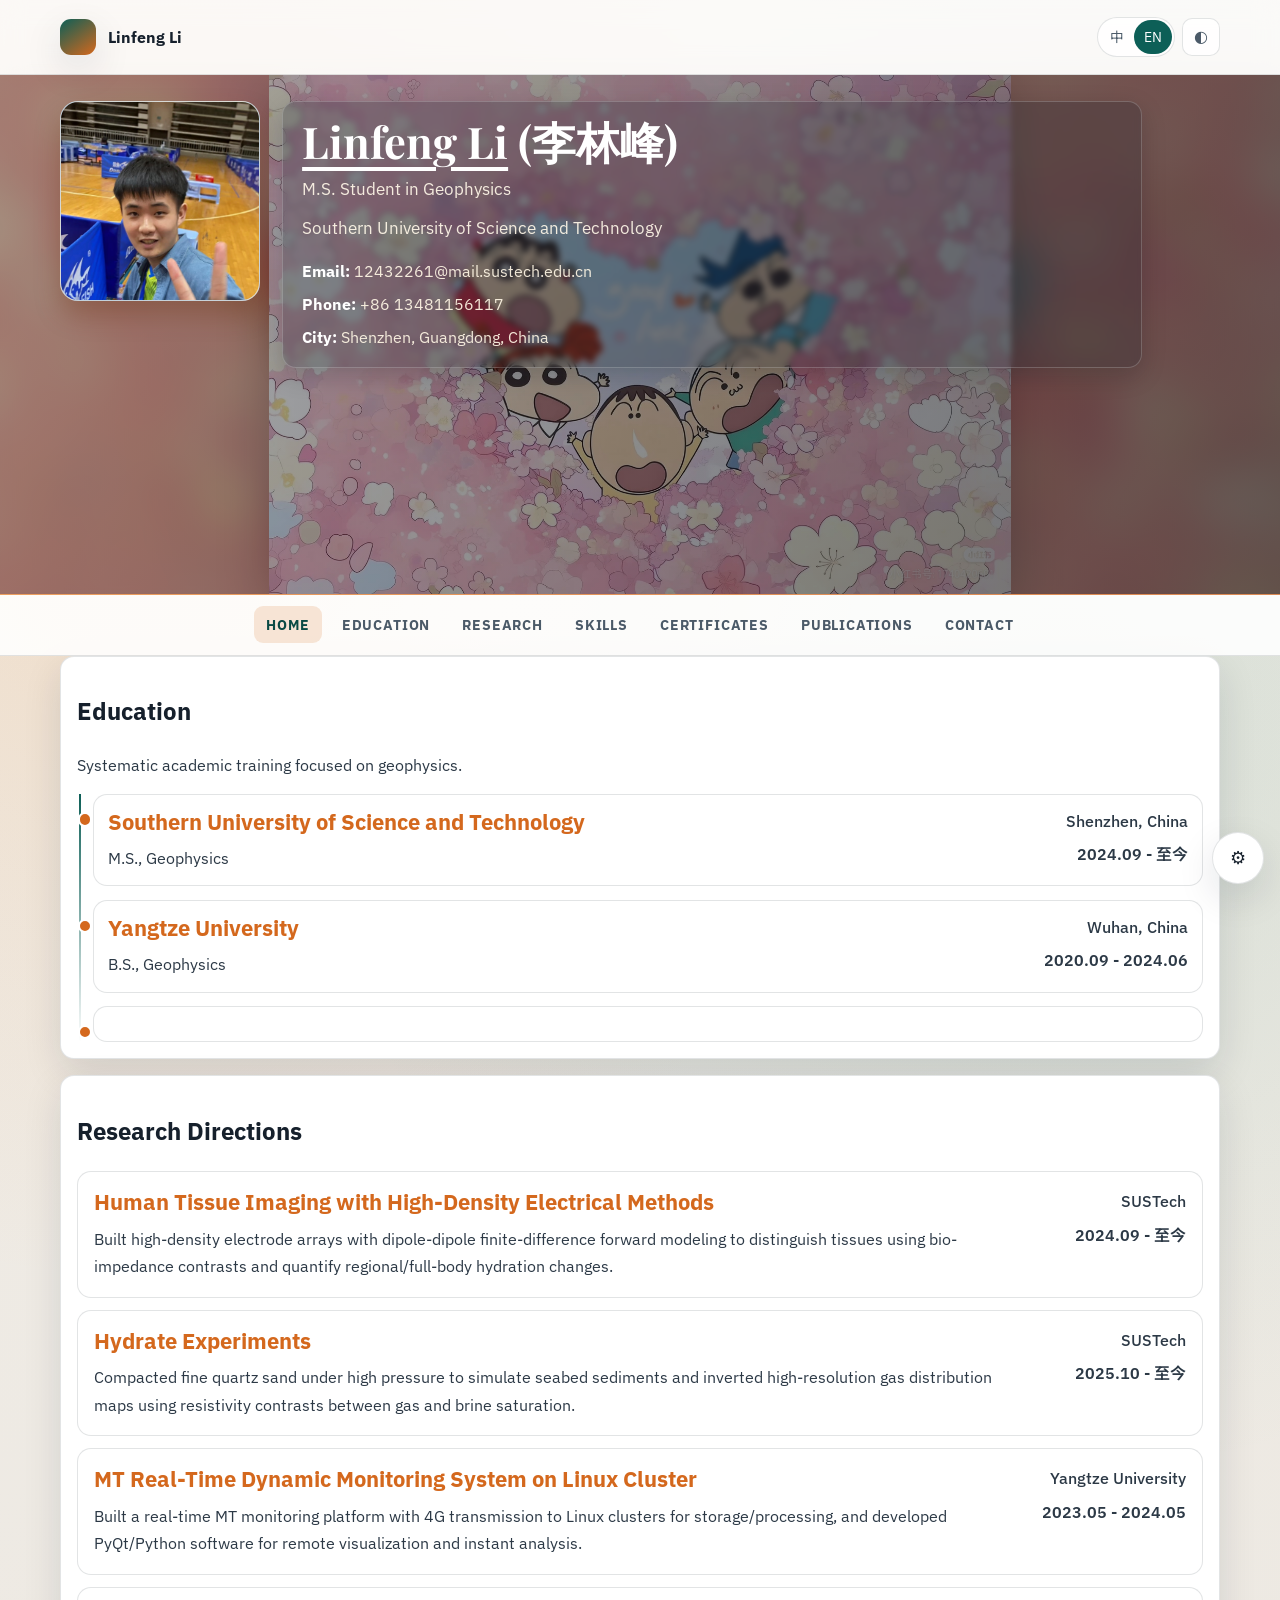
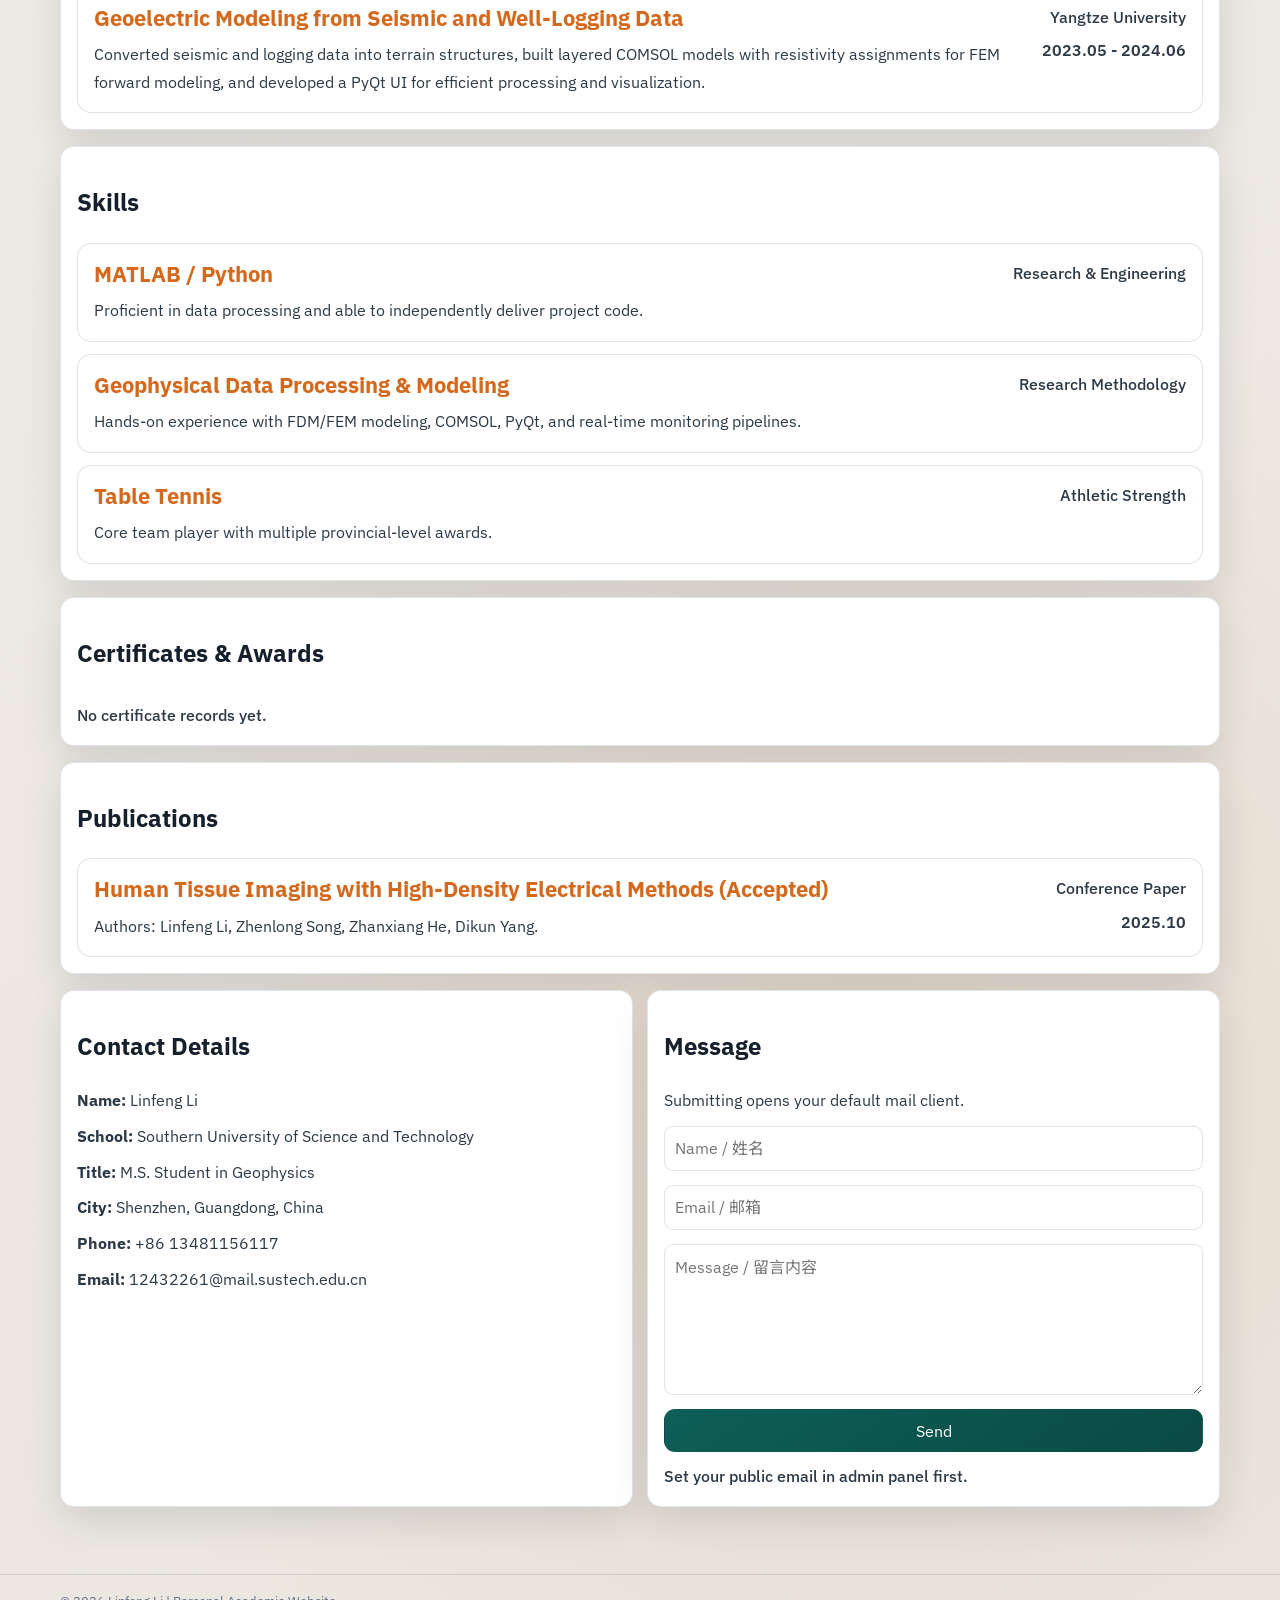
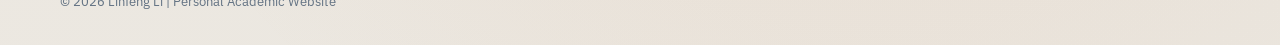
==== index.html @ d0da64f6 "Optimize hero bootstrap loading # Conflicts: #	assets/data/site-content.json" ====
﻿<!doctype html>
<html lang="zh">
<head>
  <meta charset="utf-8">
  <meta name="viewport" content="width=device-width, initial-scale=1">
  <title>Linfeng Li | Personal Academic Website</title>
  <meta name="description" content="Linfeng Li personal academic website: education, research directions, skills, certificates, and contact.">
  <meta property="og:title" content="Linfeng Li | Personal Academic Website">
  <meta property="og:description" content="A concise and detailed bilingual personal academic website.">
  <meta property="og:type" content="website">
  <meta property="og:image" content="assets/img/avatar-placeholder.svg">
  <link rel="preload" href="assets/data/site-critical.json" as="fetch">
  <link rel="stylesheet" href="assets/css/style.css">
</head>
<body data-lang="zh" data-theme="light">
  <header class="site-header">
    <div class="container header-inner">
      <a class="brand" href="#home" aria-label="Home">
        <span class="brand-mark" aria-hidden="true"></span>
        <span data-bind="name_en">Linfeng Li</span>
      </a>
      <div class="header-actions">
        <div class="lang-switch" role="group" aria-label="Language switch">
          <button type="button" data-lang-btn="zh">中</button>
          <button type="button" data-lang-btn="en">EN</button>
        </div>
        <button class="theme-toggle" type="button" data-theme-toggle aria-label="Switch theme">◐</button>
      </div>
    </div>
  </header>

  <main>
    <section id="home" class="profile-hero reveal" data-home-panel>
      <div class="hero-media-layer" aria-hidden="true">
        <img class="hero-bg-image" src="" alt="" data-home-bg-image fetchpriority="high" loading="eager" decoding="async" hidden>
        <video class="hero-bg-video" data-home-bg-video muted loop playsinline preload="metadata" hidden></video>
        <div class="hero-media-mask"></div>
      </div>
      <div class="container profile-hero-inner">
        <aside class="hero-avatar-block">
          <div class="avatar-frame hero-avatar-frame">
            <img src="assets/img/avatar-placeholder.svg" alt="Profile avatar" data-avatar-image loading="eager" decoding="async">
          </div>
        </aside>

        <div class="hero-copy">
          <h1 class="hero-title">
            <span class="lang zh"><span class="hero-latin" data-bind="name_en">Linfeng Li</span>（<span data-bind="name_zh">李林峰</span>）</span>
            <span class="lang en"><span class="hero-latin" data-bind="name_en">Linfeng Li</span> (<span data-bind="name_zh">李林峰</span>)</span>
          </h1>
          <p class="hero-subtitle">
            <span class="lang zh" data-bind="title_zh">地球物理学硕士研究生</span>
            <span class="lang en" data-bind="title_en">M.S. Student in Geophysics</span>
          </p>
          <p class="hero-subtitle">
            <span class="lang zh" data-bind="school_zh">南方科技大学</span>
            <span class="lang en" data-bind="school_en">Southern University of Science and Technology</span>
          </p>
          <div class="hero-contact-list">
            <p>
              <strong>Email:</strong>
              <span data-bind="contact_email">12432261@mail.sustech.edu.cn</span>
            </p>
            <p>
              <strong><span class="lang zh">电话：</span><span class="lang en">Phone:</span></strong>
              <span data-bind="phone">+86 13481156117</span>
            </p>
            <p>
              <strong><span class="lang zh">城市：</span><span class="lang en">City:</span></strong>
              <span class="lang zh" data-bind="city_zh">中国广东省深圳市</span>
              <span class="lang en" data-bind="city_en">Shenzhen, Guangdong, China</span>
            </p>
          </div>
        </div>
      </div>
    </section>

    <script>
      (function () {
        const STORAGE_KEY = 'll_site_content';
        const CRITICAL_URL = 'assets/data/site-critical.json';
        const HERO_TYPES = ['gradient', 'image', 'video'];

        function normalizeType(value, content) {
          const next = String(value || '').trim().toLowerCase();
          if (HERO_TYPES.includes(next)) {
            return next;
          }
          if (content && String(content.home_bg_video_url || '').trim()) {
            return 'video';
          }
          if (content && String(content.home_bg_image_url || '').trim()) {
            return 'image';
          }
          return 'gradient';
        }

        function normalizePercent(value, fallback) {
          const parsed = Number.parseFloat(String(value || '').trim());
          if (!Number.isFinite(parsed)) {
            return fallback;
          }
          return Math.max(0, Math.min(100, Math.round(parsed)));
        }

        function resolveUrl(rawValue, version) {
          const text = String(rawValue || '').trim();
          if (!text) {
            return '';
          }
          try {
            const parsed = new URL(text, window.location.href);
            if (parsed.protocol !== 'http:' && parsed.protocol !== 'https:') {
              return '';
            }
            if (version) {
              parsed.searchParams.set('v', version);
            }
            return parsed.href;
          } catch (error) {
            return '';
          }
        }

        function applyCriticalContent(content) {
          if (!content || typeof content !== 'object') {
            return;
          }

          const panel = document.querySelector('[data-home-panel]');
          const image = document.querySelector('[data-home-bg-image]');
          const video = document.querySelector('[data-home-bg-video]');
          const avatar = document.querySelector('[data-avatar-image]');
          if (!panel) {
            return;
          }

          const heroType = normalizeType(content.home_bg_type, content);
          const version = String(content.home_bg_media_version || '').trim();
          const focusX = normalizePercent(content.home_bg_focus_x, 50);
          const focusY = normalizePercent(content.home_bg_focus_y, 50);
          const objectPosition = focusX + '% ' + focusY + '%';
          const imageUrl = resolveUrl(content.home_bg_image_url, version);
          const videoUrl = resolveUrl(content.home_bg_video_url, version);
          const avatarUrl = resolveUrl(content.avatar_image_url, '');
          const background = String(content.home_bg || '').trim();

          panel.dataset.homeBgType = heroType;
          panel.dataset.homeFocusX = String(focusX);
          panel.dataset.homeFocusY = String(focusY);
          if (background) {
            panel.style.background = background;
          }

          if (image) {
            image.style.objectPosition = objectPosition;
            if (heroType === 'image' && imageUrl) {
              if (image.dataset.src !== imageUrl) {
                image.src = imageUrl;
                image.dataset.src = imageUrl;
              }
              image.hidden = false;
            } else {
              image.hidden = true;
            }
          }

          if (video) {
            video.style.objectPosition = objectPosition;
            if (heroType === 'video' && videoUrl) {
              if (video.dataset.src !== videoUrl) {
                video.src = videoUrl;
                video.dataset.src = videoUrl;
                video.load();
              }
              video.hidden = false;
            } else {
              video.hidden = true;
            }
          }

          if (avatar && avatarUrl) {
            avatar.src = avatarUrl;
          }
        }

        try {
          const cached = window.localStorage.getItem(STORAGE_KEY);
          if (cached) {
            applyCriticalContent(JSON.parse(cached));
          }
        } catch (error) {}

        window
          .fetch(CRITICAL_URL, { cache: 'default' })
          .then(function (response) {
            if (!response.ok) {
              throw new Error('critical content unavailable');
            }
            return response.json();
          })
          .then(applyCriticalContent)
          .catch(function () {});
      })();
    </script>

    <section class="section-nav-shell reveal" aria-label="Section navigation">
      <div class="container">
        <nav class="section-nav-inner">
          <a class="nav-link" href="#home"><span class="lang zh">主页</span><span class="lang en">Home</span></a>
          <a class="nav-link" href="#education"><span class="lang zh">教育经历</span><span class="lang en">Education</span></a>
          <a class="nav-link" href="#research"><span class="lang zh">研究方向</span><span class="lang en">Research</span></a>
          <a class="nav-link" href="#skills"><span class="lang zh">技能</span><span class="lang en">Skills</span></a>
          <a class="nav-link" href="#certificates"><span class="lang zh">证书</span><span class="lang en">Certificates</span></a>
          <a class="nav-link" href="#publications"><span class="lang zh">出版论文</span><span class="lang en">Publications</span></a>
          <a class="nav-link" href="#contact"><span class="lang zh">联系</span><span class="lang en">Contact</span></a>
        </nav>
      </div>
    </section>

    <div class="container section-stack">
      <section id="education" class="panel card reveal">
        <h2><span class="lang zh">教育经历</span><span class="lang en">Education</span></h2>
        <p class="page-lead"><span class="lang zh" data-bind="edu_intro_zh">围绕地球物理方向的系统学习路径。</span><span class="lang en" data-bind="edu_intro_en">Systematic academic training focused on geophysics.</span></p>
        <ol class="timeline" style="margin-top:0.9rem;">
          <li data-entry-prefix="edu1">
            <div class="entry-main">
              <h3><span class="lang zh" data-bind="edu1_zh">南方科技大学</span><span class="lang en" data-bind="edu1_en">Southern University of Science and Technology</span></h3>
              <p><span class="lang zh" data-bind="edu1_desc_zh">理学硕士，地球物理</span><span class="lang en" data-bind="edu1_desc_en">M.S., Geophysics</span></p>
            </div>
            <div class="entry-side">
              <p><span class="lang zh" data-bind="edu1_location_zh">中国深圳</span><span class="lang en" data-bind="edu1_location_en">Shenzhen, China</span></p>
              <p class="entry-date" data-bind="edu1_date">2024.09 - 至今</p>
            </div>
          </li>
          <li data-entry-prefix="edu2">
            <div class="entry-main">
              <h3><span class="lang zh" data-bind="edu2_zh">长江大学</span><span class="lang en" data-bind="edu2_en">Yangtze University</span></h3>
              <p><span class="lang zh" data-bind="edu2_desc_zh">理学学士，地球物理</span><span class="lang en" data-bind="edu2_desc_en">B.S., Geophysics</span></p>
            </div>
            <div class="entry-side">
              <p><span class="lang zh" data-bind="edu2_location_zh">中国武汉</span><span class="lang en" data-bind="edu2_location_en">Wuhan, China</span></p>
              <p class="entry-date" data-bind="edu2_date">2020.09 - 2024.06</p>
            </div>
          </li>
          <li data-entry-prefix="edu3">
            <div class="entry-main">
              <h3><span class="lang zh" data-bind="edu3_zh"></span><span class="lang en" data-bind="edu3_en"></span></h3>
              <p><span class="lang zh" data-bind="edu3_desc_zh"></span><span class="lang en" data-bind="edu3_desc_en"></span></p>
            </div>
            <div class="entry-side">
              <p><span class="lang zh" data-bind="edu3_location_zh"></span><span class="lang en" data-bind="edu3_location_en"></span></p>
              <p class="entry-date" data-bind="edu3_date"></p>
            </div>
          </li>
        </ol>
      </section>

      <section id="research" class="panel card reveal">
        <h2><span class="lang zh">研究方向</span><span class="lang en">Research Directions</span></h2>
        <div class="research-list" style="margin-top:0.75rem;">
          <article class="card research-row" data-entry-prefix="res1">
            <div class="entry-main">
              <h3><span class="lang zh" data-bind="res1_zh">基于高密度电法的人体组织成像</span><span class="lang en" data-bind="res1_en">Human Tissue Imaging with High-Density Electrical Methods</span></h3>
              <p><span class="lang zh" data-bind="res1_desc_zh">通过高密度电极阵列与有限差分正演，实现人体组织与含水状态的电阻率高分辨成像。</span><span class="lang en" data-bind="res1_desc_en">Built high-density electrode workflows and finite-difference modeling to image tissue structure and hydration changes via resistivity contrasts.</span></p>
            </div>
            <div class="entry-side">
              <p><span class="lang zh" data-bind="res1_location_zh">南方科技大学</span><span class="lang en" data-bind="res1_location_en">SUSTech</span></p>
              <p class="entry-date" data-bind="res1_date">2024.09 - 至今</p>
            </div>
          </article>
          <article class="card research-row" data-entry-prefix="res2">
            <div class="entry-main">
              <h3><span class="lang zh" data-bind="res2_zh">水化合物实验与电阻率反演</span><span class="lang en" data-bind="res2_en">Hydrate Experiments and Resistivity Inversion</span></h3>
              <p><span class="lang zh" data-bind="res2_desc_zh">搭建高压压实砂样实验，结合天然气与盐水饱和差异，反演海底天然气分布。</span><span class="lang en" data-bind="res2_desc_en">Designed compaction experiments on quartz sands and inverted resistivity contrasts between gas and brine saturation for gas-distribution mapping.</span></p>
            </div>
            <div class="entry-side">
              <p><span class="lang zh" data-bind="res2_location_zh">南方科技大学</span><span class="lang en" data-bind="res2_location_en">SUSTech</span></p>
              <p class="entry-date" data-bind="res2_date">2025.10 - 至今</p>
            </div>
          </article>
          <article class="card research-row" data-entry-prefix="res3">
            <div class="entry-main">
              <h3><span class="lang zh" data-bind="res3_zh">MT实时动态监测系统与软件开发</span><span class="lang en" data-bind="res3_en">Real-Time MT Monitoring System and Software Development</span></h3>
              <p><span class="lang zh" data-bind="res3_desc_zh">构建4G传输到Linux集群的实时监测平台，并基于PyQt/Python实现远程可视化与即时分析。</span><span class="lang en" data-bind="res3_desc_en">Implemented a 4G-to-Linux cluster real-time MT platform with PyQt/Python tools for remote visualization and instant analysis.</span></p>
            </div>
            <div class="entry-side">
              <p><span class="lang zh" data-bind="res3_location_zh">长江大学</span><span class="lang en" data-bind="res3_location_en">Yangtze University</span></p>
              <p class="entry-date" data-bind="res3_date">2023.05 - 2024.05</p>
            </div>
          </article>
          <article class="card research-row" data-entry-prefix="res4">
            <div class="entry-main">
              <h3><span class="lang zh" data-bind="res4_zh">基于井震资料地电模型建模与软件实现</span><span class="lang en" data-bind="res4_en">Geoelectric Modeling from Seismic and Well-Logging Data</span></h3>
              <p><span class="lang zh" data-bind="res4_desc_zh">读取井震数据并转换地形结构，在 COMSOL 中完成分层电阻率有限元正演，开发 PyQt 软件以实现高效处理与可视化。</span><span class="lang en" data-bind="res4_desc_en">Converted seismic and well-logging data into layered terrain models, built FEM forward models in COMSOL, and developed a PyQt tool for processing and visualization.</span></p>
            </div>
            <div class="entry-side">
              <p><span class="lang zh" data-bind="res4_location_zh">长江大学</span><span class="lang en" data-bind="res4_location_en">Yangtze University</span></p>
              <p class="entry-date" data-bind="res4_date">2023.05 - 2024.06</p>
            </div>
          </article>
        </div>
      </section>

      <section id="skills" class="panel card reveal">
        <h2><span class="lang zh">专业技能</span><span class="lang en">Skills</span></h2>
        <div class="research-list" style="margin-top:0.75rem;" data-list="skills"></div>
        <p class="empty" data-list-empty="skills">
          <span class="lang zh">暂无技能记录。</span><span class="lang en">No skill records yet.</span>
        </p>
      </section>

      <section id="certificates" class="panel card reveal">
        <h2><span class="lang zh">证书与奖项</span><span class="lang en">Certificates & Awards</span></h2>
        <div class="research-list" style="margin-top:0.75rem;" data-list="certificates"></div>
        <p class="empty" data-list-empty="certificates">
          <span class="lang zh">暂无证书记录。</span><span class="lang en">No certificate records yet.</span>
        </p>
      </section>

      <section id="publications" class="panel card reveal">
        <h2><span class="lang zh">出版论文</span><span class="lang en">Publications</span></h2>
        <div class="research-list" style="margin-top:0.75rem;" data-list="publications"></div>
        <p class="empty" data-list-empty="publications">
          <span class="lang zh">暂无论文记录。</span><span class="lang en">No publication records yet.</span>
        </p>
      </section>

      <section id="contact" class="grid cols-2 reveal">
        <article class="panel card">
          <h2><span class="lang zh">联系方式</span><span class="lang en">Contact Details</span></h2>
          <p><strong><span class="lang zh">姓名：</span><span class="lang en">Name:</span></strong> <span data-bind="name_en">Linfeng Li</span></p>
          <p><strong><span class="lang zh">学校：</span><span class="lang en">School:</span></strong> <span class="lang zh" data-bind="school_zh">南方科技大学</span><span class="lang en" data-bind="school_en">Southern University of Science and Technology</span></p>
          <p><strong><span class="lang zh">头衔：</span><span class="lang en">Title:</span></strong> <span class="lang zh" data-bind="title_zh">地球物理学硕士研究生</span><span class="lang en" data-bind="title_en">M.S. Student in Geophysics</span></p>
          <p><strong><span class="lang zh">城市：</span><span class="lang en">City:</span></strong> <span class="lang zh" data-bind="city_zh">中国广东省深圳市</span><span class="lang en" data-bind="city_en">Shenzhen, Guangdong, China</span></p>
          <p><strong><span class="lang zh">电话：</span><span class="lang en">Phone:</span></strong> <span data-bind="phone">+86 13481156117</span></p>
          <p><strong>Email:</strong> <span data-bind="contact_email">12432261@mail.sustech.edu.cn</span></p>
        </article>

        <article class="panel card">
          <h2><span class="lang zh">留言</span><span class="lang en">Message</span></h2>
          <p><span class="lang zh">填写后会调用默认邮件客户端发送。</span><span class="lang en">Submitting opens your default mail client.</span></p>
          <form data-contact-form data-contact-email="" autocomplete="off">
            <div class="grid" style="margin-top:0.7rem;">
              <input class="input" type="text" name="name" placeholder="Name / 姓名" required>
              <input class="input" type="email" name="email" placeholder="Email / 邮箱">
              <textarea class="input" name="message" rows="5" placeholder="Message / 留言内容" required></textarea>
              <button class="btn primary" type="submit"><span class="lang zh">发送</span><span class="lang en">Send</span></button>
            </div>
            <p class="empty" style="margin-top:0.65rem;" data-contact-status>
              <span class="lang zh">请在管理面板设置你的公开邮箱。</span>
              <span class="lang en">Set your public email in admin panel first.</span>
            </p>
          </form>
        </article>
      </section>
    </div>
  </main>

  <footer class="site-footer">
    <div class="container">
      <span class="lang zh">© <span data-year></span> <span data-bind="name_zh">李林峰</span> | 个人学术网站</span>
      <span class="lang en">© <span data-year></span> <span data-bind="name_en">Linfeng Li</span> | Personal Academic Website</span>
    </div>
  </footer>

  <button type="button" class="admin-fab" data-admin-open aria-label="Admin">⚙</button>
  <div class="admin-overlay" data-admin-overlay hidden></div>
  <aside class="admin-panel" data-admin-panel hidden>
    <div class="admin-head">
      <strong><span class="lang zh">管理编辑</span><span class="lang en">Admin Editor</span></strong>
      <button class="btn subtle" type="button" data-admin-close>
        <span class="lang zh">关闭</span><span class="lang en">Close</span>
      </button>
    </div>
    <div class="admin-body">
      <section class="admin-section" data-admin-auth>
        <p class="admin-note"><span class="lang zh">保存后请点击“发布到GitHub”，访客端才会同步看到更新。</span><span class="lang en">Click “Publish to GitHub” after saving so visitors can see updates.</span></p>
        <div class="admin-grid">
          <input class="input" type="password" placeholder="Admin Password" autocomplete="new-password" data-admin-password>
          <button class="btn primary" type="button" data-admin-login>
            <span class="lang zh">登录</span><span class="lang en">Login</span>
          </button>
        </div>
        <div class="admin-actions" style="margin-top:0.55rem;">
          <button class="btn subtle" type="button" data-admin-change hidden>
            <span class="lang zh">修改密码</span><span class="lang en">Change Password</span>
          </button>
        </div>
        <p class="admin-note" data-admin-auth-status></p>
      </section>

      <section class="admin-section" data-admin-editor hidden>
        <h3 style="margin-top:0;"><span class="lang zh">网站管理后台</span><span class="lang en">Website Admin</span></h3>

        <div class="admin-stack">
          <section class="admin-block">
            <h4><span class="lang zh">头像管理</span><span class="lang en">Avatar</span></h4>
            <div class="admin-avatar-box">
              <p class="admin-note"><span class="lang zh">头像仅管理员可设置，修改后自动保存。</span><span class="lang en">Avatar can only be changed by admin and is saved automatically.</span></p>
              <div class="admin-actions">
                <button class="btn" type="button" data-admin-avatar-upload>
                  <span class="lang zh">上传头像</span><span class="lang en">Upload Avatar</span>
                </button>
                <button class="btn subtle" type="button" data-admin-avatar-reset>
                  <span class="lang zh">重置头像</span><span class="lang en">Reset Avatar</span>
                </button>
                <input class="file-input" type="file" accept="image/*" hidden data-admin-avatar-input>
              </div>
              <p class="admin-note" data-admin-avatar-status></p>
            </div>
          </section>

          <section class="admin-block">
            <h4><span class="lang zh">头图媒体管理</span><span class="lang en">Hero Media Management</span></h4>
            <div class="admin-avatar-box">
              <p class="admin-note">
                <span class="lang zh">可切换橙色渐变 / 背景图片 / 背景视频。视频默认静音循环。选择本地文件后，点击“发布到GitHub”才会对访客生效。</span>
                <span class="lang en">Switch between gradient, background image, or muted looping background video. Local files become public only after “Publish to GitHub”.</span>
              </p>
              <div class="admin-list-form" autocomplete="off">
                <select class="input" data-admin-home-media-type>
                  <option value="gradient">Gradient</option>
                  <option value="image">Image</option>
                  <option value="video">Video (Muted)</option>
                </select>
                <input class="input" type="text" data-admin-home-image-url placeholder="背景图片 URL 或站内路径（如 assets/uploads/home/cover.jpg）">
                <input class="input" type="text" data-admin-home-video-url placeholder="背景视频 URL 或站内路径（如 assets/uploads/home/loop.mp4）">
                <div class="admin-range-control">
                  <label class="admin-note" for="home-focus-x"><span class="lang zh">横向焦点</span><span class="lang en">Horizontal Focus</span> <strong data-admin-home-focus-x-value>50%</strong></label>
                  <input id="home-focus-x" class="input" type="range" min="0" max="100" step="1" value="50" data-admin-home-focus-x>
                </div>
                <div class="admin-range-control">
                  <label class="admin-note" for="home-focus-y"><span class="lang zh">纵向焦点</span><span class="lang en">Vertical Focus</span> <strong data-admin-home-focus-y-value>50%</strong></label>
                  <input id="home-focus-y" class="input" type="range" min="0" max="100" step="1" value="50" data-admin-home-focus-y>
                </div>
                <div class="admin-actions">
                  <button class="btn" type="button" data-admin-home-media-upload>
                    <span class="lang zh">选择图片/视频文件</span><span class="lang en">Choose Image/Video File</span>
                  </button>
                  <button class="btn subtle" type="button" data-admin-home-focus-open>
                    <span class="lang zh">框选展示范围</span><span class="lang en">Pick Display Range</span>
                  </button>
                  <button class="btn primary" type="button" data-admin-home-media-apply>
                    <span class="lang zh">保存头图设置</span><span class="lang en">Save Hero Media</span>
                  </button>
                  <button class="btn subtle" type="button" data-admin-home-media-reset>
                    <span class="lang zh">恢复橙色渐变</span><span class="lang en">Reset Gradient</span>
                  </button>
                  <input class="file-input" type="file" accept="image/*,video/*" hidden data-admin-home-media-input>
                </div>
              </div>
              <p class="admin-note" data-admin-home-media-status></p>
            </div>
          </section>

          <section class="admin-block">
            <h4><span class="lang zh">栏目顺序管理</span><span class="lang en">Section Order Management</span></h4>
            <p class="admin-note">
              <span class="lang zh">可调整各栏目展示顺序，目录导航会自动同步。</span>
              <span class="lang en">Reorder sections here; the navigation directory will sync automatically.</span>
            </p>
            <ul class="list" data-admin-section-order-list></ul>
          </section>

          <section class="admin-block">
            <h4><span class="lang zh">基础信息条目管理</span><span class="lang en">Basic Info Item Management</span></h4>
            <div data-admin-fields-group="basic"></div>
          </section>

          <section class="admin-block">
            <h4><span class="lang zh">教育经历条目管理</span><span class="lang en">Education Item Management</span></h4>
            <div data-admin-fields-group="education"></div>
          </section>

          <section class="admin-block">
            <h4><span class="lang zh">研究方向条目管理</span><span class="lang en">Research Item Management</span></h4>
            <div data-admin-fields-group="research"></div>
          </section>

          <section class="admin-block" data-admin-collection="skills">
            <h4><span class="lang zh">技能条目管理</span><span class="lang en">Skill Items</span></h4>
            <form class="admin-list-form" data-admin-collection-form autocomplete="off">
              <input class="input" name="title_zh" placeholder="标题（中文）" required>
              <input class="input" name="title_en" placeholder="Title (English)">
              <textarea class="input" name="desc_zh" rows="3" placeholder="描述（中文）"></textarea>
              <textarea class="input" name="desc_en" rows="3" placeholder="Description (English)"></textarea>
              <input class="input" name="org_zh" placeholder="机构/说明（中文）">
              <input class="input" name="org_en" placeholder="Organization/Meta (English)">
              <input class="input" name="date" placeholder="日期（例：2025.10）">
              <input class="input" name="link" placeholder="链接（可选）">
              <button class="btn primary" type="submit" data-admin-collection-submit>
                <span class="lang zh">新增条目</span><span class="lang en">Add Item</span>
              </button>
              <button class="btn subtle" type="button" hidden data-admin-collection-cancel>
                <span class="lang zh">取消编辑</span><span class="lang en">Cancel Edit</span>
              </button>
            </form>
            <p class="empty" data-admin-collection-empty><span class="lang zh">暂无条目。</span><span class="lang en">No items yet.</span></p>
            <ul class="list" data-admin-collection-list></ul>
          </section>

          <section class="admin-block" data-admin-collection="certificates">
            <h4><span class="lang zh">证书条目管理</span><span class="lang en">Certificate Items</span></h4>
            <form class="admin-list-form" data-admin-collection-form autocomplete="off">
              <input class="input" name="title_zh" placeholder="标题（中文）" required>
              <input class="input" name="title_en" placeholder="Title (English)">
              <textarea class="input" name="desc_zh" rows="3" placeholder="描述（中文）"></textarea>
              <textarea class="input" name="desc_en" rows="3" placeholder="Description (English)"></textarea>
              <input class="input" name="org_zh" placeholder="颁发机构（中文）">
              <input class="input" name="org_en" placeholder="Issuer (English)">
              <input class="input" name="date" placeholder="日期（例：2025.10）">
              <input class="input" name="link" placeholder="链接（可选）">
              <button class="btn primary" type="submit" data-admin-collection-submit>
                <span class="lang zh">新增条目</span><span class="lang en">Add Item</span>
              </button>
              <button class="btn subtle" type="button" hidden data-admin-collection-cancel>
                <span class="lang zh">取消编辑</span><span class="lang en">Cancel Edit</span>
              </button>
            </form>
            <p class="empty" data-admin-collection-empty><span class="lang zh">暂无条目。</span><span class="lang en">No items yet.</span></p>
            <ul class="list" data-admin-collection-list></ul>
          </section>

          <section class="admin-block" data-admin-collection="publications">
            <h4><span class="lang zh">论文条目管理</span><span class="lang en">Publication Items</span></h4>
            <form class="admin-list-form" data-admin-collection-form autocomplete="off">
              <input class="input" name="title_zh" placeholder="标题（中文）" required>
              <input class="input" name="title_en" placeholder="Title (English)">
              <textarea class="input" name="desc_zh" rows="3" placeholder="描述（中文）"></textarea>
              <textarea class="input" name="desc_en" rows="3" placeholder="Description (English)"></textarea>
              <input class="input" name="org_zh" placeholder="期刊/会议（中文）">
              <input class="input" name="org_en" placeholder="Journal/Venue (English)">
              <input class="input" name="date" placeholder="日期（例：2025.10）">
              <input class="input" name="link" placeholder="链接（可选）">
              <button class="btn primary" type="submit" data-admin-collection-submit>
                <span class="lang zh">新增条目</span><span class="lang en">Add Item</span>
              </button>
              <button class="btn subtle" type="button" hidden data-admin-collection-cancel>
                <span class="lang zh">取消编辑</span><span class="lang en">Cancel Edit</span>
              </button>
            </form>
            <p class="empty" data-admin-collection-empty><span class="lang zh">暂无条目。</span><span class="lang en">No items yet.</span></p>
            <ul class="list" data-admin-collection-list></ul>
          </section>

          <section class="admin-block">
            <h4><span class="lang zh">发布同步管理</span><span class="lang en">Publish Sync</span></h4>
            <form class="admin-list-form admin-publish-form" autocomplete="off">
              <input class="input" type="text" data-admin-publish-owner placeholder="GitHub Owner (e.g. culie69)">
              <input class="input" type="text" data-admin-publish-repo placeholder="GitHub Repo (e.g. culie69.github.io)">
              <input class="input" type="text" data-admin-publish-branch placeholder="Branch (e.g. main)">
              <input class="input" type="text" data-admin-publish-path placeholder="Path (e.g. assets/data/site-content.json)">
              <input class="input" type="password" data-admin-publish-token placeholder="GitHub PAT (repo contents write)">
              <button class="btn primary" type="button" data-admin-publish>
                <span class="lang zh">发布到GitHub</span><span class="lang en">Publish to GitHub</span>
              </button>
            </form>
            <p class="admin-note" data-admin-publish-status></p>
          </section>
        </div>

        <div class="admin-actions" style="margin-top:0.8rem;">
          <button class="btn primary" type="button" data-admin-save>
            <span class="lang zh">保存并应用</span><span class="lang en">Save & Apply</span>
          </button>
          <button class="btn" type="button" data-admin-reset>
            <span class="lang zh">恢复默认</span><span class="lang en">Reset Default</span>
          </button>
          <button class="btn" type="button" data-admin-export>
            <span class="lang zh">导出JSON</span><span class="lang en">Export JSON</span>
          </button>
          <button class="btn" type="button" data-admin-import-trigger>
            <span class="lang zh">导入JSON</span><span class="lang en">Import JSON</span>
          </button>
          <button class="btn subtle" type="button" data-admin-logout>
            <span class="lang zh">退出登录</span><span class="lang en">Logout</span>
          </button>
          <input type="file" accept="application/json" hidden data-admin-import>
        </div>
        <p class="admin-note" data-admin-edit-status></p>
      </section>
    </div>
  </aside>

  <div class="home-focus-modal" data-home-focus-modal hidden>
    <div class="home-focus-backdrop" data-home-focus-backdrop></div>
    <div class="home-focus-dialog" role="dialog" aria-modal="true" aria-label="Hero Media Focus Picker">
      <h3 style="margin:0;"><span class="lang zh">头图展示范围框选</span><span class="lang en">Hero Display Range Picker</span></h3>
      <p class="admin-note" data-home-focus-hint>
        <span class="lang zh">拖动橙色矩形框，选择图片/视频在头图中的展示位置；点“应用框选”保存。</span>
        <span class="lang en">Drag the orange rectangle to choose the visible position, then click “Apply Selection”.</span>
      </p>
      <div class="home-focus-stage" data-home-focus-stage>
        <img class="home-focus-media" alt="" hidden data-home-focus-preview-image>
        <video class="home-focus-media" muted loop playsinline preload="metadata" hidden data-home-focus-preview-video></video>
        <div class="home-focus-rect" data-home-focus-rect hidden></div>
      </div>
      <div class="home-focus-actions">
        <button class="btn subtle" type="button" data-home-focus-cancel>
          <span class="lang zh">取消</span><span class="lang en">Cancel</span>
        </button>
        <button class="btn primary" type="button" data-home-focus-apply>
          <span class="lang zh">应用框选</span><span class="lang en">Apply Selection</span>
        </button>
      </div>
    </div>
  </div>
  <script src="assets/js/site.js"></script>
</body>
</html>
---- assets/css/style.css ----
﻿@import url('https://fonts.googleapis.com/css2?family=IBM+Plex+Sans:wght@400;500;600;700&family=Noto+Sans+SC:wght@400;500;700&family=Playfair+Display:wght@600;700&display=swap');

:root {
  --bg: #f0ece6;
  --bg-accent: #ebe7e0;
  --surface: rgba(255, 255, 255, 0.84);
  --surface-strong: #ffffff;
  --text: #16202c;
  --text-soft: #4b5a68;
  --text-body: #2c3946;
  --text-note: #627283;
  --h2-size: clamp(2rem, 3.5vw, 2.65rem);
  --h3-size: clamp(1.12rem, 1.9vw, 1.36rem);
  --body-size: 1rem;
  --note-size: 0.82rem;
  --border: rgba(22, 32, 44, 0.12);
  --primary: #0d5f57;
  --primary-strong: #0a4a44;
  --accent: #d4681d;
  --success: #1f7a53;
  --shadow: 0 14px 38px rgba(6, 28, 48, 0.12);
  --radius-lg: 22px;
  --radius-md: 14px;
  --radius-sm: 10px;
  --container: 1160px;
  --hero-bg: linear-gradient(135deg, #e67f2a 0%, #d4681d 52%, #c75813 100%);
}

body[data-theme='dark'] {
  --bg: #111d25;
  --bg-accent: #0f222f;
  --surface: rgba(19, 33, 46, 0.82);
  --surface-strong: #152635;
  --text: #f2f7fb;
  --text-soft: #b9c7d5;
  --text-body: #d7e4ef;
  --text-note: #a8b8c8;
  --border: rgba(226, 238, 250, 0.16);
  --primary: #40b2a7;
  --primary-strong: #2d8f87;
  --accent: #f3a24b;
  --success: #43c988;
  --shadow: 0 16px 42px rgba(0, 0, 0, 0.36);
}

* {
  box-sizing: border-box;
}

html,
body {
  margin: 0;
  padding: 0;
}

html {
  scroll-behavior: smooth;
}

body {
  font-family: 'IBM Plex Sans', 'Noto Sans SC', 'PingFang SC', 'Microsoft YaHei', sans-serif;
  color: var(--text);
  background:
    radial-gradient(circle at 12% 16%, rgba(241, 156, 73, 0.18), transparent 26%),
    radial-gradient(circle at 83% 22%, rgba(47, 138, 110, 0.12), transparent 28%),
    radial-gradient(circle at 68% 82%, rgba(194, 111, 52, 0.12), transparent 30%),
    linear-gradient(160deg, var(--bg), var(--bg-accent));
  min-height: 100vh;
  line-height: 1.65;
  transition: background-color 0.3s ease, color 0.3s ease;
}

body[data-lang='zh'] .lang.en,
body[data-lang='en'] .lang.zh {
  display: none !important;
}

a {
  color: inherit;
  text-decoration: none;
}

img {
  max-width: 100%;
  display: block;
}

.container {
  width: min(var(--container), calc(100% - 2rem));
  margin: 0 auto;
}

.site-header {
  position: sticky;
  top: 0;
  z-index: 100;
  backdrop-filter: blur(12px);
  background: color-mix(in srgb, var(--surface-strong) 72%, transparent);
  border-bottom: 1px solid var(--border);
}

.header-inner {
  display: flex;
  align-items: center;
  justify-content: space-between;
  gap: 1rem;
  min-height: 74px;
}

.brand {
  display: flex;
  align-items: center;
  gap: 0.75rem;
  font-weight: 700;
}

.brand-mark {
  width: 36px;
  height: 36px;
  border-radius: 11px;
  background: linear-gradient(145deg, var(--primary), var(--accent));
  box-shadow: var(--shadow);
}

.primary-nav {
  display: flex;
  align-items: center;
  flex-wrap: wrap;
  gap: 0.35rem;
}

.nav-link {
  padding: 0.46rem 0.78rem;
  border-radius: 9px;
  color: var(--text-soft);
  font-size: 0.85rem;
  letter-spacing: 0.06em;
  text-transform: uppercase;
  font-weight: 700;
  transition: all 0.2s ease;
}

.nav-link:hover,
.nav-link.active {
  color: var(--primary-strong);
  background: color-mix(in srgb, var(--accent) 16%, transparent);
}

.header-actions {
  display: flex;
  align-items: center;
  gap: 0.45rem;
}

.lang-switch {
  border: 1px solid var(--border);
  background: var(--surface);
  color: var(--text-soft);
  border-radius: 999px;
  display: inline-flex;
  padding: 0.14rem;
}

.lang-switch button {
  border: 0;
  border-radius: 999px;
  padding: 0.35rem 0.62rem;
  cursor: pointer;
  font: inherit;
  color: inherit;
  background: transparent;
  font-size: 0.85rem;
}

.lang-switch button.active {
  color: #fff;
  background: var(--primary);
}

.theme-toggle {
  border: 1px solid var(--border);
  background: var(--surface);
  color: var(--text-soft);
  border-radius: 10px;
  width: 38px;
  height: 38px;
  font-size: 1rem;
  cursor: pointer;
}

main {
  padding: 0 0 3rem;
}

section[id] {
  scroll-margin-top: 160px;
}

.panel {
  background: var(--surface);
  border: 1px solid var(--border);
  border-radius: var(--radius-lg);
  box-shadow: var(--shadow);
}

.profile-hero {
  position: relative;
  overflow: hidden;
  padding: 1.6rem 0;
  color: #fffef8;
  background: var(--hero-bg);
  border-bottom: 1px solid color-mix(in srgb, #ffffff 25%, transparent);
  --hero-media-backdrop-image: none;
  --hero-media-backdrop-opacity: 0;
  --hero-media-mask-a: 0.2;
  --hero-media-mask-b: 0.38;
}

.hero-media-layer {
  position: absolute;
  inset: 0;
  z-index: 0;
  pointer-events: none;
}

.hero-media-layer::before {
  content: '';
  position: absolute;
  inset: -6%;
  background-image: var(--hero-media-backdrop-image);
  background-size: cover;
  background-position: 50% 50%;
  filter: blur(22px) saturate(1.06);
  transform: scale(1.06);
  opacity: var(--hero-media-backdrop-opacity);
  transition: opacity 0.28s ease;
}

.hero-bg-image,
.hero-bg-video {
  position: absolute;
  inset: 0;
  width: 100%;
  height: 100%;
  object-fit: cover;
}

.hero-media-mask {
  position: absolute;
  inset: 0;
  background: linear-gradient(
    110deg,
    rgba(16, 18, 24, var(--hero-media-mask-a)),
    rgba(16, 18, 24, var(--hero-media-mask-b))
  );
}

.profile-hero[data-home-image-fit='contain'] .hero-bg-image,
.profile-hero[data-home-video-fit='contain'] .hero-bg-video {
  object-fit: contain;
}

.profile-hero[data-home-image-fit='contain'] .hero-bg-image {
  filter: drop-shadow(0 10px 24px rgba(7, 12, 20, 0.26));
}

.profile-hero-inner {
  position: relative;
  z-index: 1;
  display: grid;
  grid-template-columns: minmax(150px, 200px) 1fr;
  gap: 1.35rem;
  align-items: start;
}

.hero-avatar-block {
  display: grid;
  gap: 0.7rem;
}

.hero-avatar-frame {
  width: min(100%, 172px);
  aspect-ratio: 3/4;
  border: 3px solid rgba(255, 255, 255, 0.58);
  border-radius: 6px;
  background: rgba(255, 255, 255, 0.1);
  box-shadow: 0 14px 26px rgba(100, 41, 3, 0.28);
}

.hero-copy {
  max-width: 860px;
  padding: clamp(0.72rem, 1.5vw, 1rem) clamp(0.86rem, 1.8vw, 1.22rem);
  border-radius: 14px;
  border: 1px solid rgba(255, 255, 255, 0.2);
  background: color-mix(in srgb, #0f1a27 22%, transparent);
  backdrop-filter: blur(3px);
  box-shadow: 0 8px 24px rgba(6, 12, 20, 0.18);
}
.hero-copy small {
  color: rgba(255, 246, 229, 0.85);
}

.hero-latin {
  text-decoration: underline;
  text-underline-offset: 0.18em;
}

.hero-contact-list {
  margin-top: 1rem;
  display: grid;
  gap: 0.42rem;
}

.hero-contact-list p {
  margin: 0;
  color: rgba(255, 246, 229, 0.92);
}

.hero-contact-list strong {
  color: #fff;
}

.section-nav-shell {
  position: sticky;
  top: 74px;
  z-index: 90;
  background: color-mix(in srgb, var(--surface-strong) 88%, transparent);
  border-bottom: 1px solid var(--border);
}

.section-nav-inner {
  padding: 0.7rem 0;
  display: flex;
  flex-wrap: wrap;
  gap: 0.45rem;
  justify-content: center;
}

.research-list {
  display: grid;
  gap: 0.75rem;
}

.research-row {
  width: 100%;
  display: grid;
  grid-template-columns: 1fr auto;
  gap: 1rem;
  align-items: start;
}

.hero-title {
  font-family: 'Playfair Display', 'Noto Serif SC', serif;
  font-size: clamp(1.92rem, 4.2vw, 2.72rem);
  margin: 0;
  line-height: 1.1;
  color: #ffffff;
}

.hero-subtitle {
  margin: 0.62rem 0 0;
  color: rgba(255, 247, 232, 0.92);
  font-size: 1.08rem;
}

.hero-badges {
  margin-top: 1rem;
  display: flex;
  gap: 0.55rem;
  flex-wrap: wrap;
}

.badge {
  border: 1px solid color-mix(in srgb, var(--primary) 32%, var(--border));
  color: var(--primary-strong);
  border-radius: 999px;
  padding: 0.3rem 0.66rem;
  font-size: 0.82rem;
  background: color-mix(in srgb, var(--primary) 9%, transparent);
}

.kpi-grid {
  margin-top: 1.1rem;
  display: grid;
  grid-template-columns: repeat(3, 1fr);
  gap: 0.65rem;
}

.kpi {
  border: 1px solid var(--border);
  border-radius: var(--radius-sm);
  background: var(--surface-strong);
  padding: 0.7rem;
}

.kpi-value {
  display: block;
  font-size: 1.2rem;
  font-weight: 700;
  line-height: 1.2;
}

.kpi-label {
  color: var(--text-soft);
  font-size: 0.85rem;
}

.avatar-card {
  padding: 1rem;
  display: grid;
  gap: 0.7rem;
  align-content: start;
}

.avatar-frame {
  width: min(100%, 240px);
  aspect-ratio: 1/1;
  border-radius: 18px;
  overflow: hidden;
  border: 1px solid var(--border);
  background: linear-gradient(150deg, #dae8f4, #f7f3ea);
}

.upload-tools {
  display: flex;
  align-items: center;
  gap: 0.5rem;
  flex-wrap: wrap;
}

.file-input {
  display: none;
}

.btn,
button.btn,
a.btn {
  display: inline-flex;
  align-items: center;
  justify-content: center;
  gap: 0.45rem;
  border: 1px solid var(--border);
  border-radius: 11px;
  padding: 0.45rem 0.82rem;
  background: var(--surface-strong);
  color: var(--text);
  font: inherit;
  cursor: pointer;
}

.btn:disabled,
button.btn:disabled {
  opacity: 0.48;
  cursor: not-allowed;
}

.btn.primary {
  background: linear-gradient(145deg, var(--primary), var(--primary-strong));
  border-color: transparent;
  color: #fff;
}

.btn.subtle {
  color: var(--text-soft);
}

.page-title-block {
  margin-bottom: 1.1rem;
}

.page-title {
  font-family: 'Playfair Display', 'Noto Serif SC', serif;
  margin: 0;
  font-size: var(--h2-size);
  font-weight: 700;
  line-height: 1.18;
  letter-spacing: 0.01em;
  color: var(--text);
}

.page-lead {
  margin: 0.72rem 0 0;
  color: var(--text-body);
  font-size: var(--body-size);
  line-height: 1.72;
}

.grid {
  display: grid;
  gap: 0.9rem;
}

.grid.cols-2 {
  grid-template-columns: repeat(2, minmax(0, 1fr));
}

.grid.cols-3 {
  grid-template-columns: repeat(3, minmax(0, 1fr));
}

.card {
  padding: 1rem;
  border-radius: var(--radius-md);
  border: 1px solid var(--border);
  background: var(--surface-strong);
}

.card h3,
.card h4 {
  margin: 0;
}

.card h3 {
  font-size: var(--h3-size);
  font-weight: 700;
  line-height: 1.34;
  color: color-mix(in srgb, var(--text) 88%, var(--primary) 12%);
}

.card h4 {
  font-size: 1.02rem;
  font-weight: 650;
  line-height: 1.4;
  color: var(--text);
}

.card p {
  margin: 0.52rem 0 0;
  color: var(--text-body);
  font-size: var(--body-size);
  line-height: 1.72;
}

.section-stack {
  display: grid;
  gap: 1rem;
}

.timeline {
  position: relative;
  margin: 0;
  padding: 0 0 0 1rem;
  list-style: none;
  display: grid;
  gap: 0.85rem;
}

.timeline::before {
  content: '';
  position: absolute;
  left: 0.1rem;
  top: 0;
  bottom: 0;
  width: 2px;
  background: linear-gradient(to bottom, var(--primary), transparent);
}

.timeline li {
  position: relative;
  padding: 0.8rem 0.85rem;
  border: 1px solid var(--border);
  border-radius: var(--radius-md);
  background: var(--surface-strong);
  display: grid;
  grid-template-columns: 1fr auto;
  gap: 0.95rem;
  align-items: start;
}

.timeline li::before {
  content: '';
  position: absolute;
  left: -1rem;
  top: 1.1rem;
  width: 0.65rem;
  height: 0.65rem;
  border-radius: 999px;
  background: var(--accent);
  border: 2px solid var(--surface-strong);
}

.timeline .meta {
  margin-top: 0.38rem;
  font-size: var(--note-size);
  color: var(--text-note);
  font-weight: 500;
}

.entry-main h3 {
  color: var(--accent);
  font-size: var(--h3-size);
  font-weight: 700;
  line-height: 1.34;
}

.entry-main p {
  color: var(--text-body);
  font-size: var(--body-size);
  line-height: 1.72;
}

.entry-side {
  min-width: 160px;
  text-align: right;
  color: var(--text-note);
  font-size: 0.9rem;
  font-weight: 500;
}

.entry-side p {
  margin: 0;
}

.entry-date {
  margin-top: 0.35rem !important;
  font-weight: 600;
}

.entry-link {
  margin-top: 0.4rem !important;
}

.entry-link a {
  color: var(--primary-strong);
  text-decoration: underline;
  text-underline-offset: 0.16em;
  word-break: break-all;
}

.text-preserve-lines {
  white-space: pre-line;
}

.skill-meter {
  margin-top: 0.7rem;
}

.meter-track {
  width: 100%;
  height: 8px;
  border-radius: 999px;
  background: color-mix(in srgb, var(--text) 12%, transparent);
  overflow: hidden;
}

.meter-fill {
  height: 100%;
  border-radius: inherit;
  background: linear-gradient(90deg, var(--primary), var(--accent));
}

.skill-tags {
  margin-top: 0.65rem;
  display: flex;
  flex-wrap: wrap;
  gap: 0.4rem;
}

.tag {
  font-size: 0.78rem;
  padding: 0.2rem 0.5rem;
  border-radius: 999px;
  border: 1px solid var(--border);
  color: var(--text-soft);
}

.cert-form {
  display: grid;
  grid-template-columns: repeat(4, minmax(0, 1fr)) auto;
  gap: 0.5rem;
  margin-top: 0.75rem;
}

.input,
textarea.input,
select.input {
  width: 100%;
  padding: 0.52rem 0.62rem;
  border: 1px solid var(--border);
  border-radius: 9px;
  font: inherit;
  color: var(--text);
  background: var(--surface-strong);
}

.list {
  margin: 0.7rem 0 0;
  padding: 0;
  list-style: none;
  display: grid;
  gap: 0.55rem;
}

.list-item {
  border: 1px solid var(--border);
  border-radius: 10px;
  padding: 0.65rem;
  background: color-mix(in srgb, var(--surface-strong) 85%, var(--bg-accent));
}

.list-item .head {
  display: flex;
  justify-content: space-between;
  align-items: center;
  gap: 0.5rem;
}

.list-item .meta {
  margin-top: 0.34rem;
  color: var(--text-note);
  font-size: var(--note-size);
  font-weight: 500;
}

.empty {
  color: var(--text-note);
  font-size: var(--note-size);
  font-weight: 500;
}

.notice {
  border-left: 3px solid var(--success);
  padding: 0.75rem 0.85rem;
  border-radius: 11px;
  background: color-mix(in srgb, var(--success) 9%, transparent);
  color: var(--text-soft);
}

.directory-grid a {
  display: block;
  padding: 1rem;
  border: 1px solid var(--border);
  border-radius: var(--radius-md);
  background: var(--surface-strong);
  transition: transform 0.2s ease, box-shadow 0.2s ease;
}

.directory-grid a:hover {
  transform: translateY(-3px);
  box-shadow: var(--shadow);
}

.site-footer {
  margin-top: 1.2rem;
  padding: 1rem 0 2rem;
  border-top: 1px solid var(--border);
  color: var(--text-note);
  font-size: var(--note-size);
}

.admin-fab {
  position: fixed;
  right: 1rem;
  bottom: 1rem;
  z-index: 120;
  width: 52px;
  height: 52px;
  border-radius: 999px;
  border: 1px solid var(--border);
  box-shadow: var(--shadow);
  background: var(--surface-strong);
  color: var(--text);
  cursor: pointer;
  font-size: 1.1rem;
}

.admin-overlay {
  position: fixed;
  inset: 0;
  background: rgba(6, 12, 19, 0.4);
  backdrop-filter: blur(2px);
  z-index: 129;
}

.admin-panel {
  position: fixed;
  top: 0;
  right: 0;
  height: 100vh;
  width: min(720px, 100vw);
  background: var(--surface-strong);
  border-left: 1px solid var(--border);
  box-shadow: var(--shadow);
  z-index: 130;
  display: grid;
  grid-template-rows: auto 1fr;
}

.admin-panel[hidden],
.admin-overlay[hidden] {
  display: none;
}

.admin-head {
  padding: 0.9rem 1rem;
  border-bottom: 1px solid var(--border);
  display: flex;
  align-items: center;
  justify-content: space-between;
  gap: 0.5rem;
}

.admin-body {
  padding: 1rem 1rem 1.2rem;
  overflow: auto;
  display: grid;
  gap: 1rem;
}

.admin-section {
  border: 1px solid var(--border);
  border-radius: 14px;
  padding: 0.85rem;
  background: var(--surface);
}

.admin-grid {
  display: grid;
  grid-template-columns: repeat(2, minmax(0, 1fr));
  gap: 0.5rem;
}

.admin-actions {
  display: flex;
  flex-wrap: wrap;
  gap: 0.45rem;
}

.admin-note {
  color: var(--text-note);
  font-size: var(--note-size);
  font-weight: 500;
  line-height: 1.6;
}

.admin-stack {
  display: grid;
  gap: 0.9rem;
}

.admin-block {
  border: 1px solid var(--border);
  border-radius: 12px;
  padding: 0.8rem;
  background: color-mix(in srgb, var(--surface-strong) 90%, transparent);
}

.admin-block h4 {
  margin: 0 0 0.55rem;
  color: var(--primary-strong);
}

[data-admin-fields-group] {
  display: grid;
  gap: 0.55rem;
}

.admin-field-row {
  display: grid;
  gap: 0.28rem;
}

.admin-list-form {
  display: grid;
  grid-template-columns: repeat(2, minmax(0, 1fr));
  gap: 0.5rem;
}

.admin-list-form textarea,
.admin-list-form button,
.admin-list-form [name='link'] {
  grid-column: 1 / -1;
}

.admin-range-control {
  grid-column: 1 / -1;
  display: grid;
  gap: 0.3rem;
}

.admin-range-control label {
  display: flex;
  align-items: center;
  justify-content: space-between;
  gap: 0.6rem;
}

.admin-publish-form [data-admin-publish-token],
.admin-publish-form [data-admin-publish] {
  grid-column: 1 / -1;
}

.admin-mini-actions {
  display: inline-flex;
  gap: 0.3rem;
  flex-wrap: wrap;
  justify-content: flex-end;
}

.admin-mini-actions .btn {
  padding: 0.3rem 0.55rem;
  border-radius: 8px;
  font-size: 0.79rem;
}

.admin-avatar-box {
  margin: 0;
  padding: 0.65rem;
  border: 1px dashed var(--border);
  border-radius: 10px;
  background: color-mix(in srgb, var(--surface-strong) 88%, transparent);
}

body.home-focus-modal-open {
  overflow: hidden;
}

.home-focus-modal {
  position: fixed;
  inset: 0;
  z-index: 180;
  display: grid;
  place-items: center;
  padding: 1rem;
}

.home-focus-modal[hidden] {
  display: none;
}

.home-focus-backdrop {
  position: absolute;
  inset: 0;
  background: rgba(8, 14, 22, 0.62);
  backdrop-filter: blur(2px);
}

.home-focus-dialog {
  position: relative;
  width: min(960px, calc(100vw - 2rem));
  max-height: calc(100vh - 2rem);
  overflow: auto;
  border: 1px solid var(--border);
  border-radius: 14px;
  background: var(--surface-strong);
  box-shadow: var(--shadow);
  padding: 0.95rem;
  display: grid;
  gap: 0.7rem;
}

.home-focus-stage {
  position: relative;
  width: 100%;
  height: min(62vh, 470px);
  border: 1px solid var(--border);
  border-radius: 12px;
  overflow: hidden;
  background: color-mix(in srgb, #111823 75%, var(--surface) 25%);
}

.home-focus-media {
  position: absolute;
  object-fit: contain;
  pointer-events: none;
  user-select: none;
}

.home-focus-rect {
  position: absolute;
  border: 2px solid #f2962f;
  border-radius: 8px;
  background: rgba(242, 150, 47, 0.15);
  box-shadow: 0 0 0 999px rgba(7, 12, 20, 0.46);
  cursor: move;
  touch-action: none;
}

.home-focus-rect::after {
  content: '';
  position: absolute;
  inset: 3px;
  border: 1px dashed rgba(255, 255, 255, 0.82);
  border-radius: 5px;
}

.home-focus-actions {
  display: flex;
  justify-content: flex-end;
  flex-wrap: wrap;
  gap: 0.45rem;
}

.reveal {
  opacity: 0;
  transform: translateY(12px);
  transition: opacity 0.55s ease, transform 0.55s ease;
}

.reveal.is-visible {
  opacity: 1;
  transform: translateY(0);
}

@media (max-width: 980px) {
  .profile-hero-inner {
    grid-template-columns: 1fr;
    gap: 1.2rem;
  }

  .hero-avatar-block {
    justify-items: center;
  }

  .hero-copy {
    text-align: center;
  }

  .hero-contact-list p {
    justify-self: center;
  }

  .research-row {
    grid-template-columns: 1fr;
  }

  .grid.cols-3 {
    grid-template-columns: repeat(2, minmax(0, 1fr));
  }

  .admin-list-form {
    grid-template-columns: repeat(2, minmax(0, 1fr));
  }
}

@media (max-width: 760px) {
  .header-inner {
    flex-wrap: wrap;
    justify-content: center;
    padding: 0.6rem 0;
  }

  .grid.cols-2,
  .grid.cols-3,
  .admin-list-form,
  .kpi-grid {
    grid-template-columns: 1fr;
  }

  section[id] {
    scroll-margin-top: 170px;
  }

  .section-nav-shell {
    top: 116px;
  }

  .page-title {
    font-size: clamp(1.78rem, 7vw, 2.06rem);
  }

  .admin-grid {
    grid-template-columns: 1fr;
  }

  .timeline li {
    grid-template-columns: 1fr;
  }

  .entry-side {
    text-align: left;
    min-width: 0;
  }

  .home-focus-modal {
    padding: 0.6rem;
  }

  .home-focus-dialog {
    width: calc(100vw - 1.2rem);
    max-height: calc(100vh - 1.2rem);
    padding: 0.75rem;
  }

  .home-focus-stage {
    height: min(52vh, 380px);
  }
}

@media (prefers-reduced-motion: reduce) {
  *,
  *::before,
  *::after {
    animation-duration: 0.01ms !important;
    animation-iteration-count: 1 !important;
    transition-duration: 0.01ms !important;
    scroll-behavior: auto !important;
  }
}
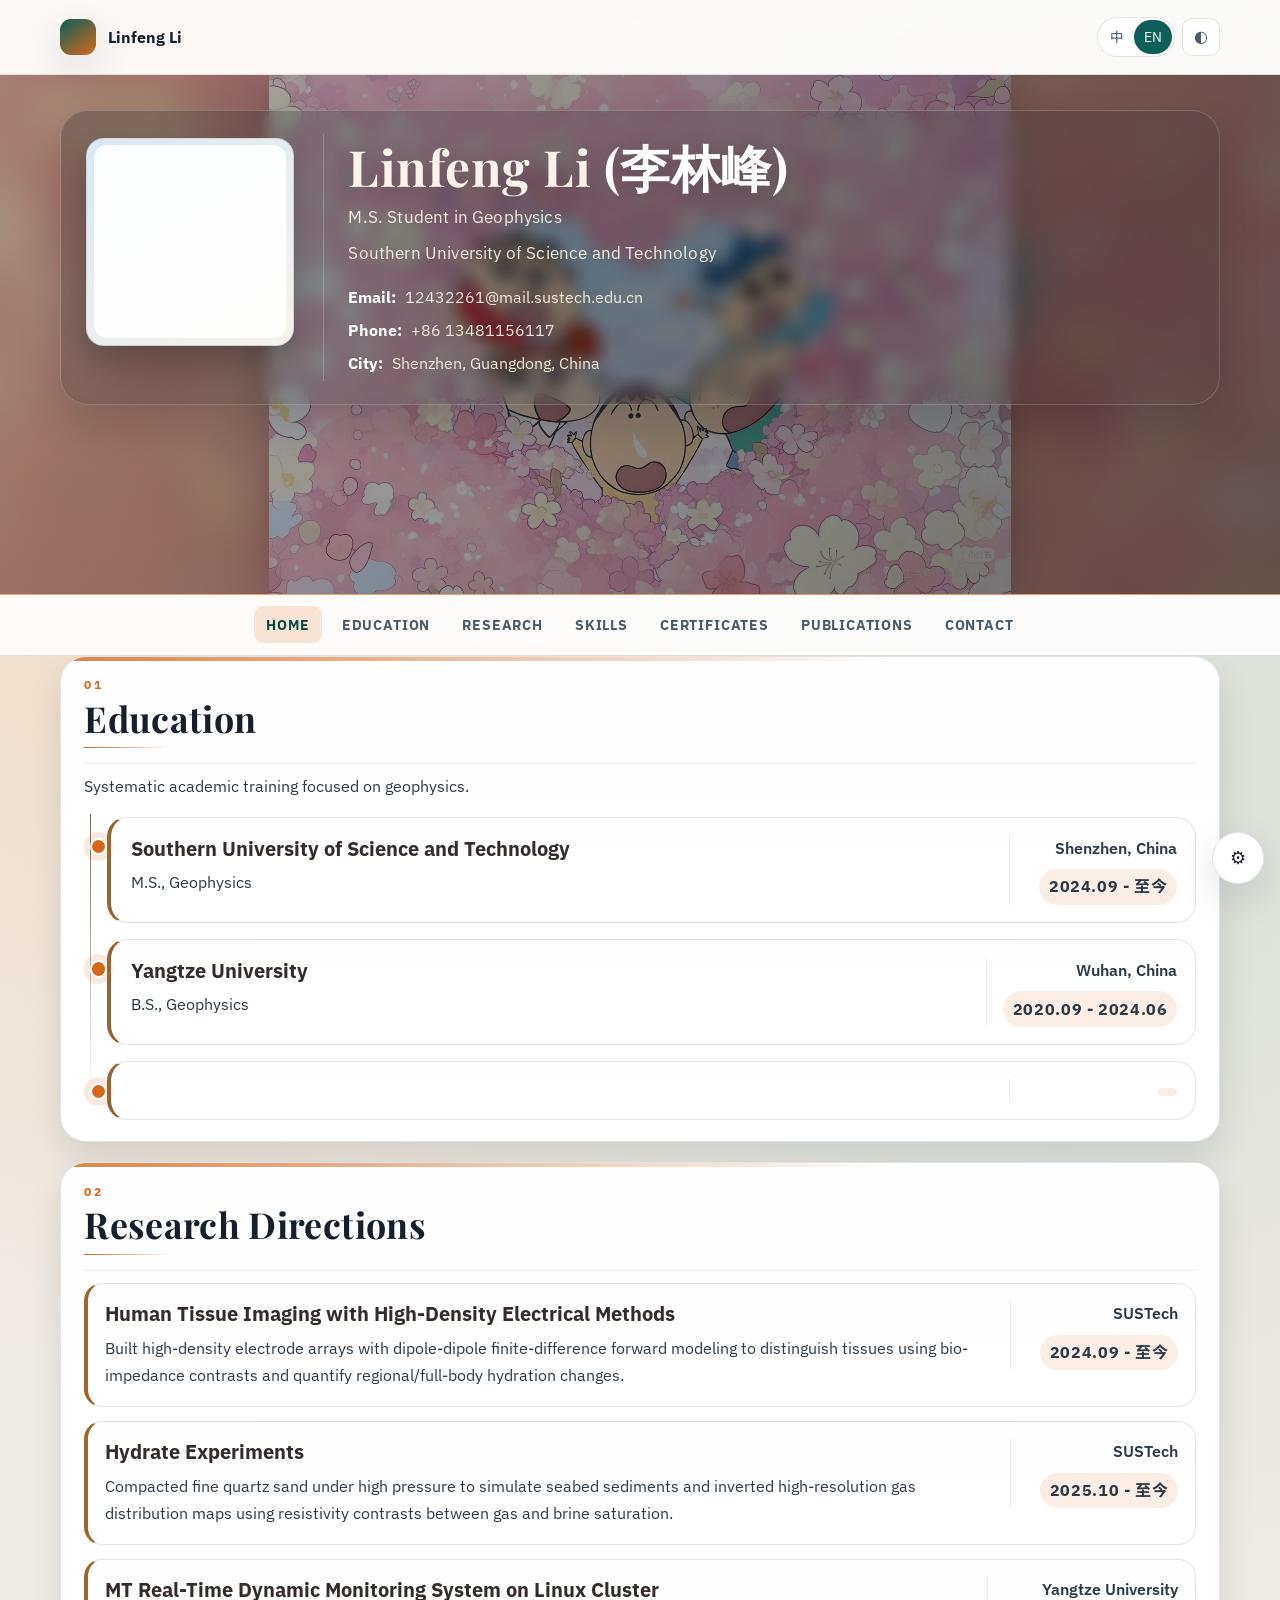
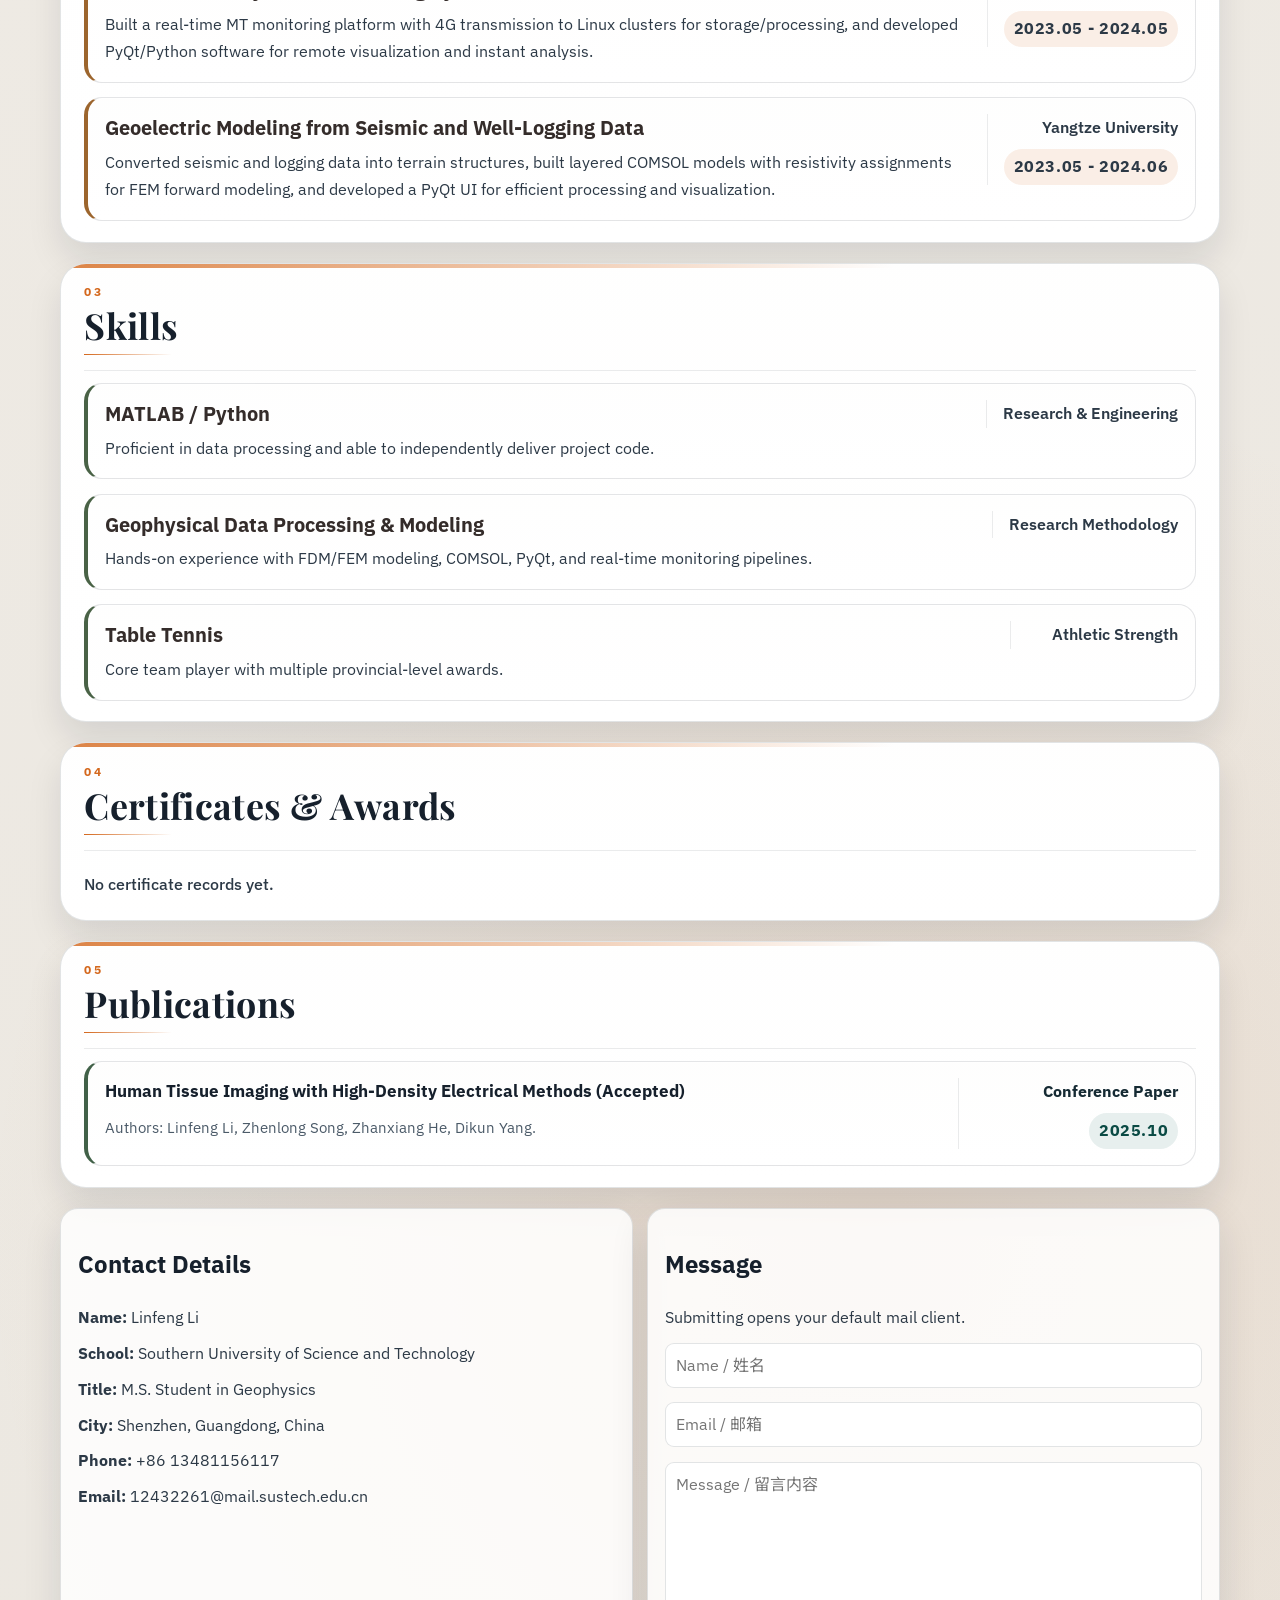
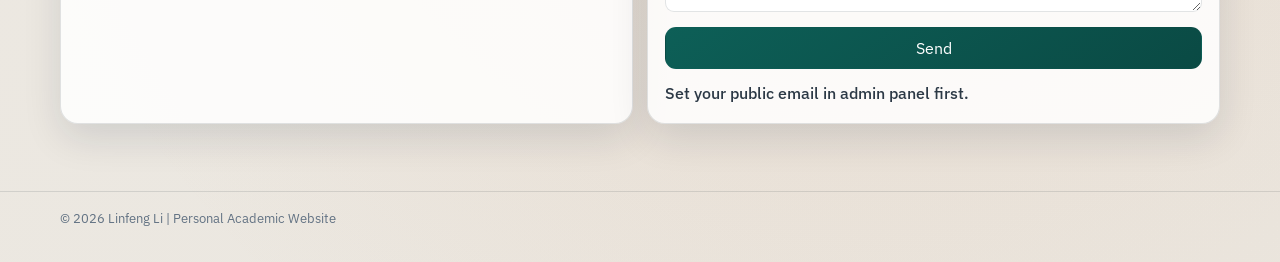
==== commit 324af5ab: "Polish layout and speed up hero loading # Conflicts: #	assets/data/site-content.json #	assets/data/s" ====
--- a/index.html
+++ b/index.html
@@ -10,6 +10,7 @@
   <meta property="og:type" content="website">
   <meta property="og:image" content="assets/img/avatar-placeholder.svg">
   <link rel="preload" href="assets/data/site-critical.json" as="fetch">
+  <link rel="preload" href="assets/uploads/home/20260403-hero-optimized.jpg?v=2026-04-03T11%3A03%3A02.203Z" as="image" fetchpriority="high" data-home-preload>
   <link rel="stylesheet" href="assets/css/style.css">
 </head>
 <body data-lang="zh" data-theme="light">
@@ -32,14 +33,14 @@
   <main>
     <section id="home" class="profile-hero reveal" data-home-panel>
       <div class="hero-media-layer" aria-hidden="true">
-        <img class="hero-bg-image" src="" alt="" data-home-bg-image fetchpriority="high" loading="eager" decoding="async" hidden>
+        <img class="hero-bg-image" src="assets/uploads/home/20260403-hero-optimized.jpg?v=2026-04-03T11%3A03%3A02.203Z" alt="" data-home-bg-image fetchpriority="high" loading="eager" decoding="async">
         <video class="hero-bg-video" data-home-bg-video muted loop playsinline preload="metadata" hidden></video>
         <div class="hero-media-mask"></div>
       </div>
       <div class="container profile-hero-inner">
         <aside class="hero-avatar-block">
           <div class="avatar-frame hero-avatar-frame">
-            <img src="assets/img/avatar-placeholder.svg" alt="Profile avatar" data-avatar-image loading="eager" decoding="async">
+            <img src="assets/uploads/avatar/20260403-bootstrap-avatar.jpg" alt="Profile avatar" data-avatar-image loading="eager" decoding="async">
           </div>
         </aside>
 
@@ -75,10 +76,23 @@
       </div>
     </section>
 
+    <script id="ll-critical-inline" type="application/json">
+{
+  "home_bg": "linear-gradient(135deg, #e67f2a 0%, #d4681d 52%, #c75813 100%)",
+  "home_bg_type": "image",
+  "home_bg_image_url": "assets/uploads/home/20260403-hero-optimized.jpg",
+  "home_bg_video_url": "",
+  "home_bg_media_version": "2026-04-03T11:03:02.203Z",
+  "home_bg_focus_x": "50",
+  "home_bg_focus_y": "50",
+  "avatar_image_url": "assets/uploads/avatar/20260403-bootstrap-avatar.jpg"
+}
+    </script>
     <script>
       (function () {
         const STORAGE_KEY = 'll_site_content';
         const CRITICAL_URL = 'assets/data/site-critical.json';
+        const INLINE_CRITICAL_ID = 'll-critical-inline';
         const HERO_TYPES = ['gradient', 'image', 'video'];
 
         function normalizeType(value, content) {
@@ -101,6 +115,30 @@
             return fallback;
           }
           return Math.max(0, Math.min(100, Math.round(parsed)));
+        }
+
+        function parseTime(value) {
+          const text = String(value || '').trim();
+          if (!text) {
+            return NaN;
+          }
+          const time = Date.parse(text);
+          return Number.isFinite(time) ? time : NaN;
+        }
+
+        function preferNewer(preferred, fallback) {
+          const preferredVersion = preferred ? parseTime(preferred.home_bg_media_version) : NaN;
+          const fallbackVersion = fallback ? parseTime(fallback.home_bg_media_version) : NaN;
+          if (preferred && fallback && Number.isFinite(preferredVersion) && Number.isFinite(fallbackVersion)) {
+            return preferredVersion >= fallbackVersion ? preferred : fallback;
+          }
+          if (preferred && Number.isFinite(preferredVersion)) {
+            return preferred;
+          }
+          if (fallback && Number.isFinite(fallbackVersion)) {
+            return fallback;
+          }
+          return preferred || fallback || null;
         }
 
         function resolveUrl(rawValue, version) {
@@ -122,6 +160,22 @@
           }
         }
 
+        function readInlineCriticalContent() {
+          const node = document.getElementById(INLINE_CRITICAL_ID);
+          if (!node) {
+            return null;
+          }
+          const text = String(node.textContent || '').trim();
+          if (!text) {
+            return null;
+          }
+          try {
+            return JSON.parse(text);
+          } catch (error) {
+            return null;
+          }
+        }
+
         function applyCriticalContent(content) {
           if (!content || typeof content !== 'object') {
             return;
@@ -155,9 +209,8 @@
           if (image) {
             image.style.objectPosition = objectPosition;
             if (heroType === 'image' && imageUrl) {
-              if (image.dataset.src !== imageUrl) {
-                image.src = imageUrl;
-                image.dataset.src = imageUrl;
+              if (image.getAttribute('src') !== imageUrl) {
+                image.setAttribute('src', imageUrl);
               }
               image.hidden = false;
             } else {
@@ -168,9 +221,8 @@
           if (video) {
             video.style.objectPosition = objectPosition;
             if (heroType === 'video' && videoUrl) {
-              if (video.dataset.src !== videoUrl) {
-                video.src = videoUrl;
-                video.dataset.src = videoUrl;
+              if (video.getAttribute('src') !== videoUrl) {
+                video.setAttribute('src', videoUrl);
                 video.load();
               }
               video.hidden = false;
@@ -180,16 +232,25 @@
           }
 
           if (avatar && avatarUrl) {
-            avatar.src = avatarUrl;
-          }
-        }
-
+            if (avatar.getAttribute('src') !== avatarUrl) {
+              avatar.setAttribute('src', avatarUrl);
+            }
+          }
+        }
+
+        const inline = readInlineCriticalContent();
+        let cached = null;
         try {
-          const cached = window.localStorage.getItem(STORAGE_KEY);
-          if (cached) {
-            applyCriticalContent(JSON.parse(cached));
+          const cachedText = window.localStorage.getItem(STORAGE_KEY);
+          if (cachedText) {
+            cached = JSON.parse(cachedText);
           }
         } catch (error) {}
+
+        const bootstrapContent = preferNewer(inline, cached);
+        if (bootstrapContent) {
+          applyCriticalContent(bootstrapContent);
+        }
 
         window
           .fetch(CRITICAL_URL, { cache: 'default' })
--- a/assets/css/style.css
+++ b/assets/css/style.css
@@ -206,14 +206,28 @@
 .profile-hero {
   position: relative;
   overflow: hidden;
-  padding: 1.6rem 0;
+  padding: 2.2rem 0 2.05rem;
   color: #fffef8;
   background: var(--hero-bg);
-  border-bottom: 1px solid color-mix(in srgb, #ffffff 25%, transparent);
+  border-bottom: 1px solid color-mix(in srgb, #ffffff 32%, transparent);
   --hero-media-backdrop-image: none;
   --hero-media-backdrop-opacity: 0;
   --hero-media-mask-a: 0.2;
   --hero-media-mask-b: 0.38;
+}
+
+.profile-hero::after {
+  content: '';
+  position: absolute;
+  inset: 0;
+  z-index: 0;
+  pointer-events: none;
+  background:
+    linear-gradient(118deg, rgba(255, 255, 255, 0.16), transparent 40%),
+    radial-gradient(circle at 18% 22%, rgba(255, 255, 255, 0.14), transparent 26%),
+    repeating-linear-gradient(118deg, rgba(255, 255, 255, 0.07) 0 1px, transparent 1px 22px);
+  opacity: 0.22;
+  mix-blend-mode: soft-light;
 }
 
 .hero-media-layer {
@@ -268,41 +282,65 @@
   position: relative;
   z-index: 1;
   display: grid;
-  grid-template-columns: minmax(150px, 200px) 1fr;
-  gap: 1.35rem;
-  align-items: start;
+  grid-template-columns: minmax(168px, 208px) 1fr;
+  gap: 1.8rem;
+  align-items: center;
+  padding: 1.45rem 1.55rem;
+  border: 1px solid rgba(255, 255, 255, 0.18);
+  border-radius: 28px;
+  background: linear-gradient(135deg, rgba(10, 18, 27, 0.24), rgba(10, 18, 27, 0.08));
+  backdrop-filter: blur(8px);
+  box-shadow: 0 20px 42px rgba(10, 14, 20, 0.16);
 }
 
 .hero-avatar-block {
   display: grid;
   gap: 0.7rem;
+  justify-items: center;
+  align-self: stretch;
+  padding: 0.2rem 0;
 }
 
 .hero-avatar-frame {
-  width: min(100%, 172px);
+  width: min(100%, 188px);
   aspect-ratio: 3/4;
-  border: 3px solid rgba(255, 255, 255, 0.58);
-  border-radius: 6px;
-  background: rgba(255, 255, 255, 0.1);
-  box-shadow: 0 14px 26px rgba(100, 41, 3, 0.28);
+  padding: 0.42rem;
+  border: 1px solid rgba(255, 255, 255, 0.32);
+  border-radius: 18px;
+  background: linear-gradient(180deg, rgba(255, 255, 255, 0.28), rgba(255, 255, 255, 0.08));
+  box-shadow: 0 16px 28px rgba(6, 12, 20, 0.22);
+}
+
+.hero-avatar-frame img {
+  width: 100%;
+  height: 100%;
+  object-fit: cover;
+  border-radius: 13px;
+  background: rgba(255, 255, 255, 0.9);
 }
 
 .hero-copy {
-  max-width: 860px;
-  padding: clamp(0.72rem, 1.5vw, 1rem) clamp(0.86rem, 1.8vw, 1.22rem);
-  border-radius: 14px;
-  border: 1px solid rgba(255, 255, 255, 0.2);
-  background: color-mix(in srgb, #0f1a27 22%, transparent);
-  backdrop-filter: blur(3px);
-  box-shadow: 0 8px 24px rgba(6, 12, 20, 0.18);
+  position: relative;
+  max-width: 780px;
+  min-width: 0;
+  min-height: 100%;
+  padding: 0.35rem 0 0.3rem 1.55rem;
+  border: 0;
+  border-left: 1px solid rgba(255, 255, 255, 0.22);
+  border-radius: 0;
+  background: transparent;
+  backdrop-filter: none;
+  box-shadow: none;
+  display: grid;
+  align-content: center;
 }
 .hero-copy small {
   color: rgba(255, 246, 229, 0.85);
 }
 
 .hero-latin {
-  text-decoration: underline;
-  text-underline-offset: 0.18em;
+  color: rgba(255, 249, 240, 0.96);
+  text-decoration: none;
 }
 
 .hero-contact-list {
@@ -313,6 +351,10 @@
 
 .hero-contact-list p {
   margin: 0;
+  display: grid;
+  grid-template-columns: auto 1fr;
+  gap: 0.55rem;
+  align-items: baseline;
   color: rgba(255, 246, 229, 0.92);
 }
 
@@ -338,29 +380,112 @@
 
 .research-list {
   display: grid;
-  gap: 0.75rem;
+  gap: 0.9rem;
 }
 
 .research-row {
+  position: relative;
   width: 100%;
   display: grid;
-  grid-template-columns: 1fr auto;
-  gap: 1rem;
+  grid-template-columns: minmax(0, 1fr) auto;
+  gap: 1rem 1.2rem;
   align-items: start;
+  padding: 1.05rem 1.1rem 1rem 1.2rem;
+  border: 1px solid color-mix(in srgb, var(--border) 92%, transparent);
+  border-left: 4px solid color-mix(in srgb, var(--accent) 72%, var(--primary) 28%);
+  border-radius: 18px;
+  background: linear-gradient(
+    180deg,
+    color-mix(in srgb, var(--surface-strong) 96%, var(--bg-accent) 4%),
+    var(--surface-strong)
+  );
+}
+
+.research-row::after {
+  content: '';
+  position: absolute;
+  inset: 0;
+  pointer-events: none;
+  border-radius: inherit;
+  box-shadow: inset 0 1px 0 rgba(255, 255, 255, 0.38);
+}
+
+[data-list='skills'] .research-row {
+  border-left-color: color-mix(in srgb, var(--primary) 70%, var(--accent) 30%);
+}
+
+[data-list='certificates'] .research-row {
+  border-left-color: color-mix(in srgb, var(--accent) 58%, var(--primary) 42%);
+  background: linear-gradient(
+    180deg,
+    color-mix(in srgb, var(--surface-strong) 92%, var(--accent) 8%),
+    var(--surface-strong)
+  );
+}
+
+[data-list='publications'] .research-row {
+  grid-template-columns: minmax(0, 1fr) minmax(160px, 220px);
+  border-left-color: color-mix(in srgb, var(--primary) 74%, var(--accent) 26%);
+  background: linear-gradient(
+    180deg,
+    color-mix(in srgb, var(--surface-strong) 95%, var(--bg-accent) 5%),
+    var(--surface-strong)
+  );
+}
+
+[data-list='publications'] .entry-main h3 {
+  font-family: 'IBM Plex Sans', 'Noto Sans SC', sans-serif;
+  font-size: 1.08rem;
+  line-height: 1.5;
+  color: var(--text);
+}
+
+[data-list='publications'] .entry-main p {
+  margin-top: 0.58rem;
+  color: var(--text-soft);
+  font-size: 0.96rem;
+}
+
+[data-list='publications'] .entry-side {
+  min-width: 0;
+  display: grid;
+  gap: 0.45rem;
+  align-content: start;
+}
+
+[data-list='publications'] .entry-side p:first-child {
+  font-weight: 700;
+  color: color-mix(in srgb, var(--text) 84%, var(--primary) 16%);
+}
+
+[data-list='publications'] .entry-date {
+  justify-self: end;
+  margin-top: 0 !important;
+  background: color-mix(in srgb, var(--primary) 10%, var(--surface-strong) 90%);
+  color: var(--primary-strong);
+}
+
+[data-list='publications'] .entry-link {
+  margin-top: 0.15rem !important;
+  font-size: 0.76rem;
 }
 
 .hero-title {
   font-family: 'Playfair Display', 'Noto Serif SC', serif;
-  font-size: clamp(1.92rem, 4.2vw, 2.72rem);
+  font-size: clamp(2.15rem, 4.4vw, 3.12rem);
   margin: 0;
   line-height: 1.1;
+  letter-spacing: 0.01em;
   color: #ffffff;
+  text-shadow: 0 6px 24px rgba(4, 10, 18, 0.2);
 }
 
 .hero-subtitle {
-  margin: 0.62rem 0 0;
+  margin: 0.55rem 0 0;
+  max-width: 38ch;
   color: rgba(255, 247, 232, 0.92);
-  font-size: 1.08rem;
+  font-size: 1.05rem;
+  letter-spacing: 0.01em;
 }
 
 .hero-badges {
@@ -479,10 +604,11 @@
 }
 
 .page-lead {
-  margin: 0.72rem 0 0;
-  color: var(--text-body);
-  font-size: var(--body-size);
-  line-height: 1.72;
+  margin: 0.85rem 0 0;
+  max-width: 48rem;
+  color: color-mix(in srgb, var(--text-body) 90%, var(--text-note) 10%);
+  font-size: 0.99rem;
+  line-height: 1.78;
 }
 
 .grid {
@@ -499,10 +625,8 @@
 }
 
 .card {
-  padding: 1rem;
-  border-radius: var(--radius-md);
-  border: 1px solid var(--border);
-  background: var(--surface-strong);
+  padding: 1rem 1.05rem;
+  border-radius: 18px;
 }
 
 .card h3,
@@ -533,50 +657,119 @@
 
 .section-stack {
   display: grid;
-  gap: 1rem;
+  gap: 1.25rem;
+  counter-reset: section;
+}
+
+.section-stack > section.panel.card {
+  position: relative;
+  overflow: hidden;
+  counter-increment: section;
+  padding: 1.35rem 1.45rem 1.3rem;
+  border-radius: 26px;
+  background:
+    linear-gradient(180deg, color-mix(in srgb, var(--surface-strong) 97%, var(--bg-accent) 3%), var(--surface-strong)),
+    var(--surface-strong);
+  box-shadow:
+    0 18px 34px rgba(8, 22, 35, 0.1),
+    inset 0 1px 0 rgba(255, 255, 255, 0.35);
+}
+
+.section-stack > section.panel.card::before {
+  content: '';
+  position: absolute;
+  left: 0;
+  right: 0;
+  top: 0;
+  height: 4px;
+  background: linear-gradient(90deg, var(--accent), transparent 72%);
+  opacity: 0.82;
+}
+
+.section-stack > section.panel.card > h2 {
+  display: grid;
+  gap: 0.38rem;
+  margin: 0;
+  padding: 0 0 0.95rem;
+  border-bottom: 1px solid color-mix(in srgb, var(--border) 72%, transparent);
+  font-family: 'Playfair Display', 'Noto Serif SC', serif;
+  font-size: clamp(1.65rem, 2.8vw, 2.25rem);
+  line-height: 1.15;
+  letter-spacing: 0.01em;
+  color: var(--text);
+}
+
+.section-stack > section.panel.card > h2::before {
+  content: '0' counter(section);
+  display: block;
+  font-family: 'IBM Plex Sans', 'Noto Sans SC', sans-serif;
+  font-size: 0.74rem;
+  font-weight: 700;
+  letter-spacing: 0.26em;
+  text-transform: uppercase;
+  color: var(--accent);
+}
+
+.section-stack > section.panel.card > h2::after {
+  content: '';
+  display: block;
+  width: 88px;
+  height: 1px;
+  margin-top: 0.12rem;
+  background: linear-gradient(90deg, var(--accent), transparent);
 }
 
 .timeline {
   position: relative;
   margin: 0;
-  padding: 0 0 0 1rem;
+  padding: 0.15rem 0 0 1.45rem;
   list-style: none;
   display: grid;
-  gap: 0.85rem;
+  gap: 1rem;
 }
 
 .timeline::before {
   content: '';
   position: absolute;
-  left: 0.1rem;
+  left: 0.35rem;
   top: 0;
   bottom: 0;
-  width: 2px;
-  background: linear-gradient(to bottom, var(--primary), transparent);
+  width: 1px;
+  background: linear-gradient(
+    to bottom,
+    color-mix(in srgb, var(--accent) 54%, var(--primary) 46%),
+    transparent 92%
+  );
 }
 
 .timeline li {
   position: relative;
-  padding: 0.8rem 0.85rem;
-  border: 1px solid var(--border);
-  border-radius: var(--radius-md);
-  background: var(--surface-strong);
+  padding: 1.05rem 1.1rem 1.05rem 1.2rem;
+  border: 1px solid color-mix(in srgb, var(--border) 92%, transparent);
+  border-left: 4px solid color-mix(in srgb, var(--accent) 68%, var(--primary) 32%);
+  border-radius: 20px;
+  background: linear-gradient(
+    180deg,
+    color-mix(in srgb, var(--surface-strong) 97%, var(--bg-accent) 3%),
+    var(--surface-strong)
+  );
   display: grid;
   grid-template-columns: 1fr auto;
-  gap: 0.95rem;
+  gap: 1rem 1.2rem;
   align-items: start;
 }
 
 .timeline li::before {
   content: '';
   position: absolute;
-  left: -1rem;
-  top: 1.1rem;
-  width: 0.65rem;
-  height: 0.65rem;
+  left: -1.33rem;
+  top: 1.28rem;
+  width: 0.82rem;
+  height: 0.82rem;
   border-radius: 999px;
   background: var(--accent);
   border: 2px solid var(--surface-strong);
+  box-shadow: 0 0 0 6px color-mix(in srgb, var(--accent) 14%, transparent);
 }
 
 .timeline .meta {
@@ -587,24 +780,27 @@
 }
 
 .entry-main h3 {
-  color: var(--accent);
-  font-size: var(--h3-size);
+  color: color-mix(in srgb, var(--text) 84%, var(--accent) 16%);
+  font-size: clamp(1.1rem, 2vw, 1.28rem);
   font-weight: 700;
-  line-height: 1.34;
+  line-height: 1.38;
 }
 
 .entry-main p {
+  margin-top: 0.4rem;
   color: var(--text-body);
   font-size: var(--body-size);
   line-height: 1.72;
 }
 
 .entry-side {
-  min-width: 160px;
+  min-width: 168px;
   text-align: right;
   color: var(--text-note);
   font-size: 0.9rem;
-  font-weight: 500;
+  font-weight: 600;
+  padding-left: 1rem;
+  border-left: 1px solid color-mix(in srgb, var(--border) 72%, transparent);
 }
 
 .entry-side p {
@@ -612,8 +808,17 @@
 }
 
 .entry-date {
-  margin-top: 0.35rem !important;
-  font-weight: 600;
+  display: inline-flex;
+  align-items: center;
+  justify-content: center;
+  margin-top: 0.45rem !important;
+  padding: 0.26rem 0.6rem;
+  border-radius: 999px;
+  background: color-mix(in srgb, var(--accent) 11%, var(--surface-strong) 89%);
+  color: color-mix(in srgb, var(--text) 70%, var(--accent) 30%);
+  font-size: 0.78rem;
+  font-weight: 700;
+  letter-spacing: 0.04em;
 }
 
 .entry-link {
@@ -1006,6 +1211,7 @@
   .profile-hero-inner {
     grid-template-columns: 1fr;
     gap: 1.2rem;
+    padding: 1.25rem;
   }
 
   .hero-avatar-block {
@@ -1013,15 +1219,33 @@
   }
 
   .hero-copy {
+    padding: 1.1rem 0 0;
+    border-left: 0;
+    border-top: 1px solid rgba(255, 255, 255, 0.22);
     text-align: center;
   }
 
   .hero-contact-list p {
+    grid-template-columns: 1fr;
+    gap: 0.16rem;
     justify-self: center;
   }
 
   .research-row {
     grid-template-columns: 1fr;
+  }
+
+  .research-row .entry-side {
+    text-align: left;
+    min-width: 0;
+    padding-left: 0;
+    padding-top: 0.75rem;
+    border-left: 0;
+    border-top: 1px dashed color-mix(in srgb, var(--border) 72%, transparent);
+  }
+
+  [data-list='publications'] .entry-date {
+    justify-self: start;
   }
 
   .grid.cols-3 {
@@ -1063,6 +1287,10 @@
     grid-template-columns: 1fr;
   }
 
+  .section-stack > section.panel.card {
+    padding: 1.15rem 1.05rem 1.1rem;
+  }
+
   .timeline li {
     grid-template-columns: 1fr;
   }
@@ -1070,6 +1298,10 @@
   .entry-side {
     text-align: left;
     min-width: 0;
+    padding-left: 0;
+    padding-top: 0.75rem;
+    border-left: 0;
+    border-top: 1px dashed color-mix(in srgb, var(--border) 72%, transparent);
   }
 
   .home-focus-modal {
@@ -1098,4 +1330,3 @@
   }
 }
 
-
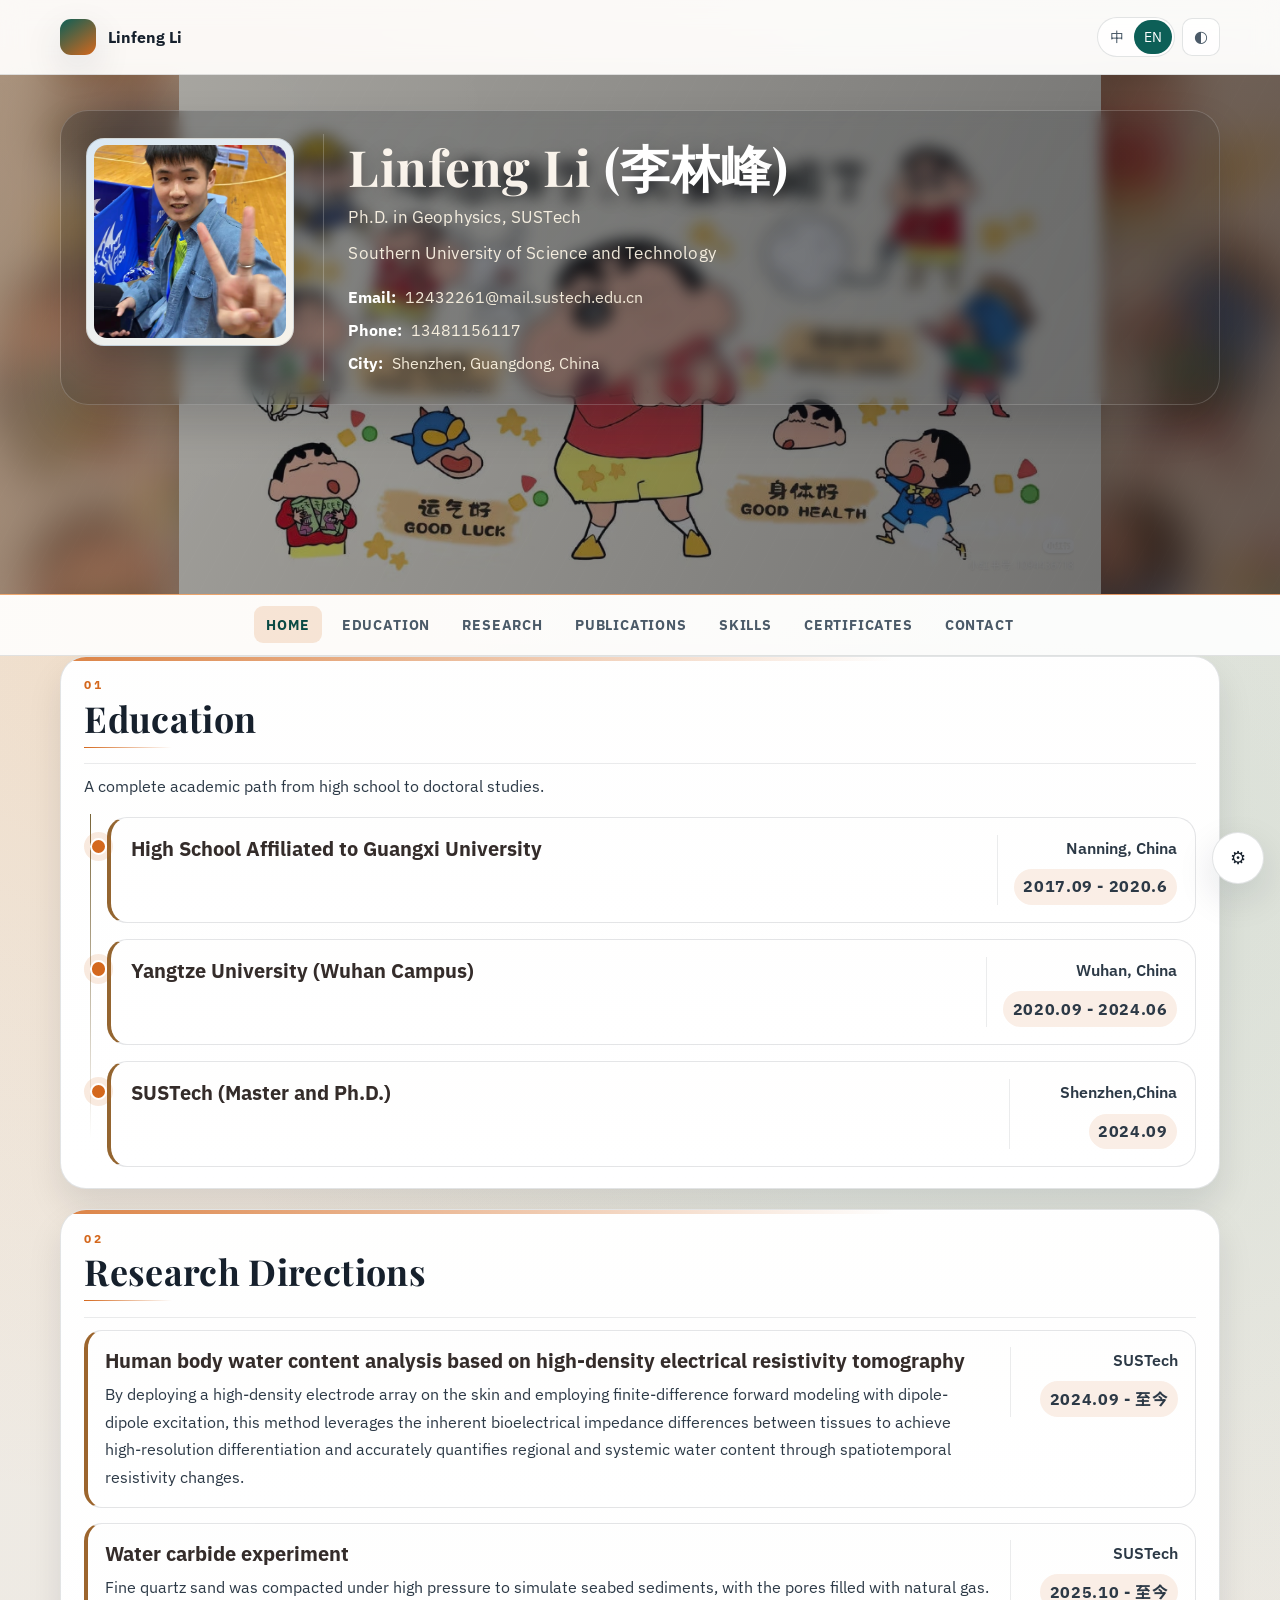
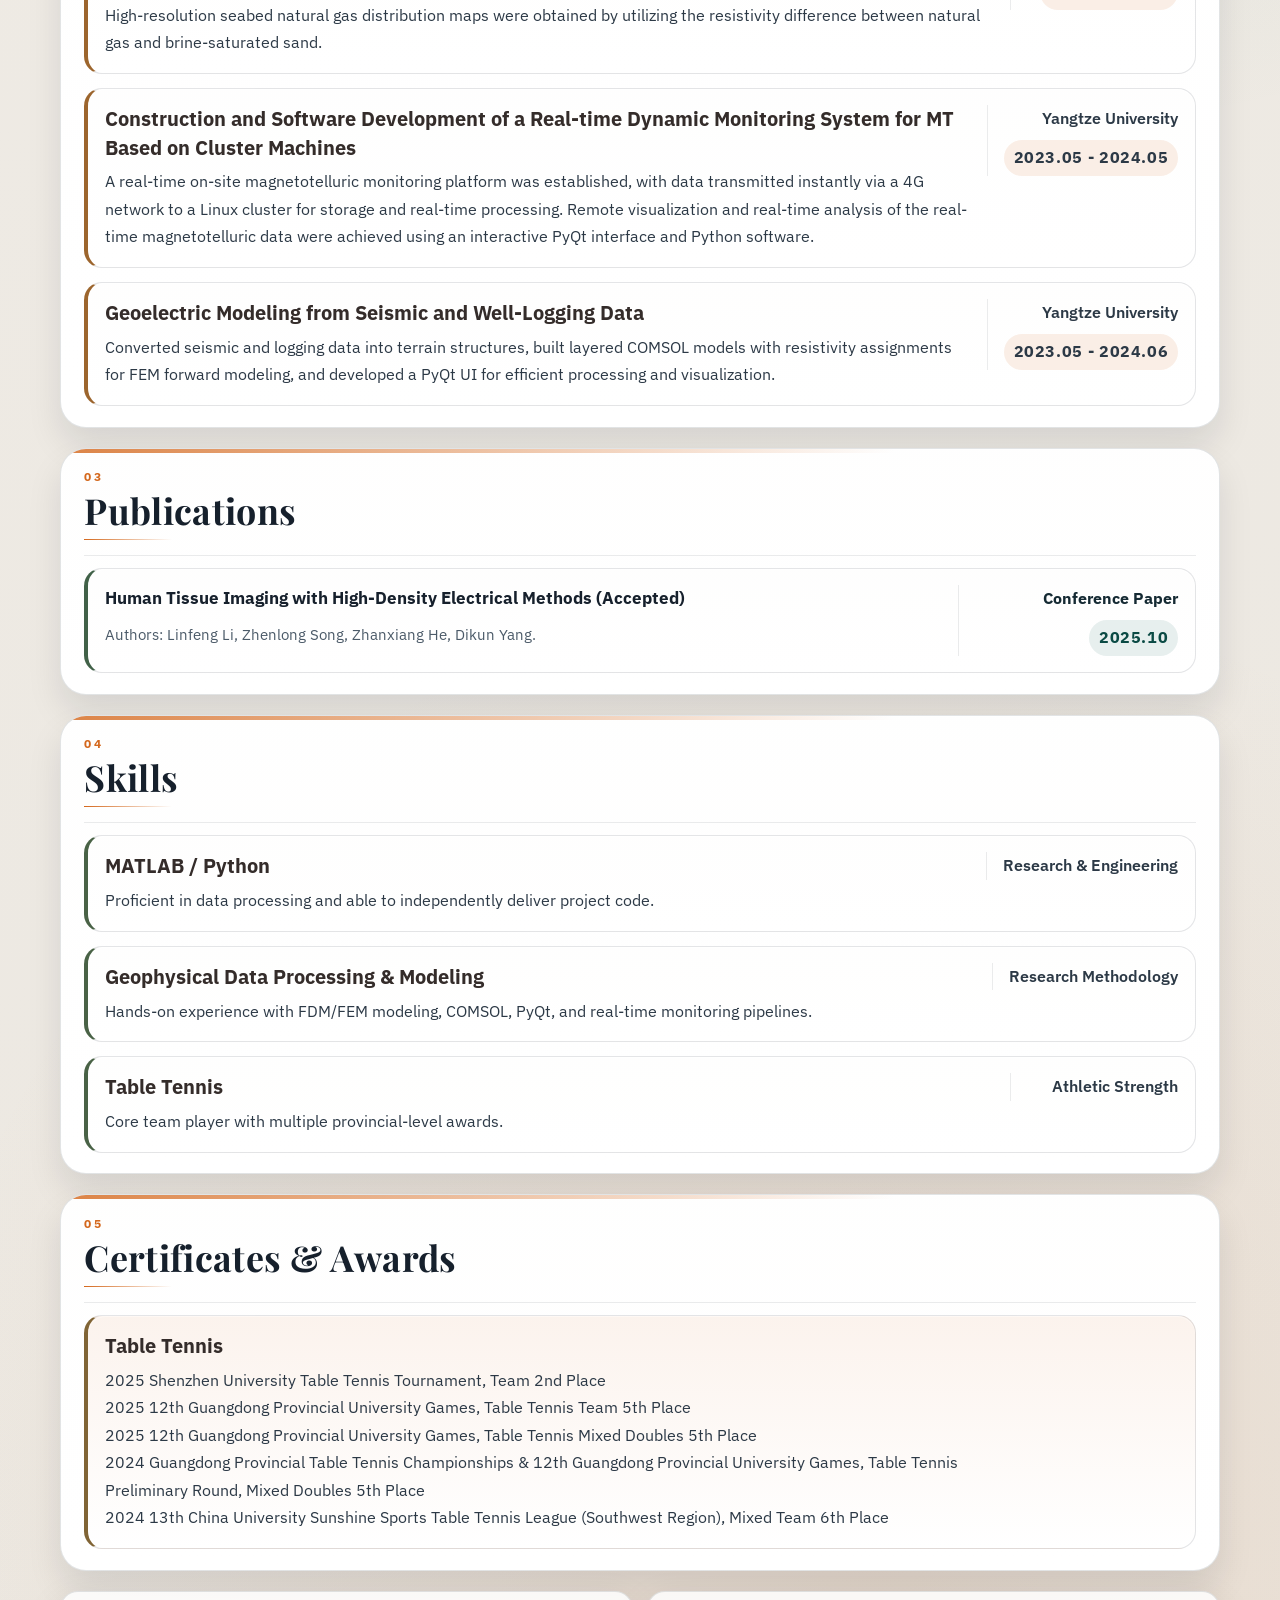
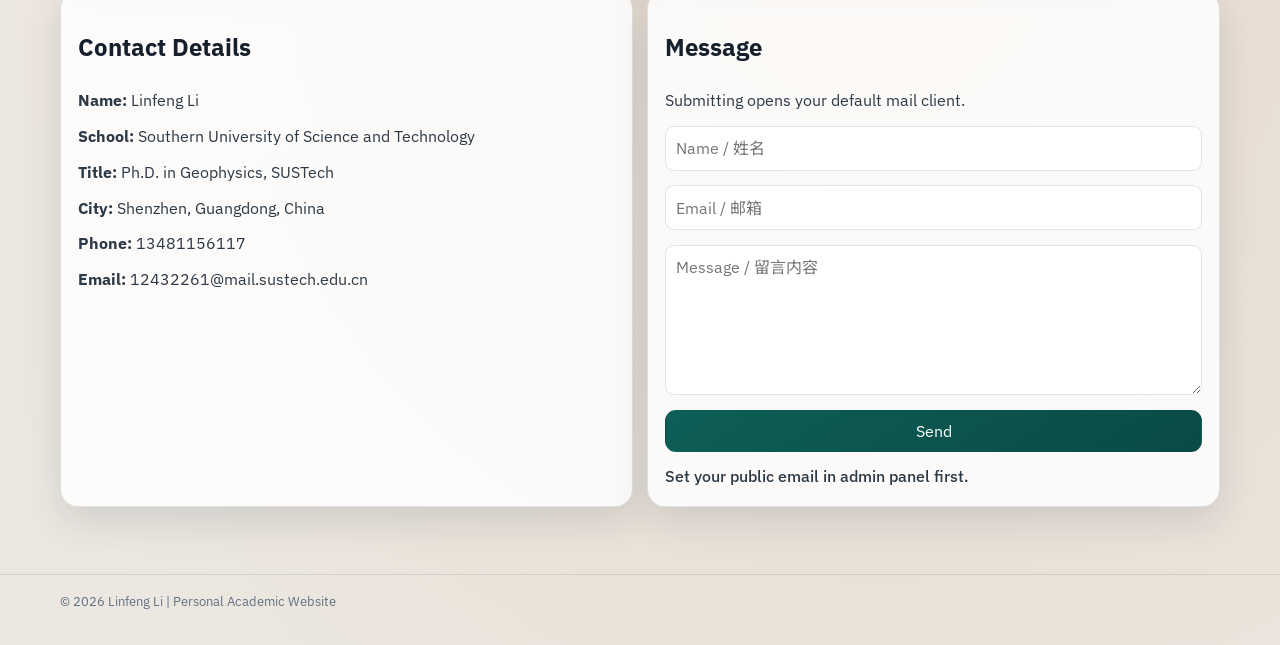
==== commit b814a32f: "Update index shell 2026-04-03T12:39:10.825Z" ====
--- a/index.html
+++ b/index.html
@@ -1,4 +1,4 @@
-﻿<!doctype html>
+<!doctype html>
 <html lang="zh">
 <head>
   <meta charset="utf-8">
@@ -10,7 +10,7 @@
   <meta property="og:type" content="website">
   <meta property="og:image" content="assets/img/avatar-placeholder.svg">
   <link rel="preload" href="assets/data/site-critical.json" as="fetch">
-  <link rel="preload" href="assets/uploads/home/20260403-hero-optimized.jpg?v=2026-04-03T11%3A03%3A02.203Z" as="image" fetchpriority="high" data-home-preload>
+  <link rel="preload" href="assets/uploads/home/20260403123836118-_20260403014329_201_91.jpg?v=2026-04-03T12%3A39%3A03.071Z" as="image" fetchpriority="high" data-home-preload>
   <link rel="stylesheet" href="assets/css/style.css">
 </head>
 <body data-lang="zh" data-theme="light">
@@ -33,14 +33,14 @@
   <main>
     <section id="home" class="profile-hero reveal" data-home-panel>
       <div class="hero-media-layer" aria-hidden="true">
-        <img class="hero-bg-image" src="assets/uploads/home/20260403-hero-optimized.jpg?v=2026-04-03T11%3A03%3A02.203Z" alt="" data-home-bg-image fetchpriority="high" loading="eager" decoding="async">
+        <img class="hero-bg-image" src="assets/uploads/home/20260403123836118-_20260403014329_201_91.jpg?v=2026-04-03T12%3A39%3A03.071Z" alt="" data-home-bg-image fetchpriority="high" loading="eager" decoding="async">
         <video class="hero-bg-video" data-home-bg-video muted loop playsinline preload="metadata" hidden></video>
         <div class="hero-media-mask"></div>
       </div>
       <div class="container profile-hero-inner">
         <aside class="hero-avatar-block">
           <div class="avatar-frame hero-avatar-frame">
-            <img src="assets/uploads/avatar/20260403-bootstrap-avatar.jpg" alt="Profile avatar" data-avatar-image loading="eager" decoding="async">
+            <img src="assets/img/avatar-placeholder.svg" alt="Profile avatar" data-avatar-image loading="eager" decoding="async">
           </div>
         </aside>
 
@@ -80,12 +80,12 @@
 {
   "home_bg": "linear-gradient(135deg, #e67f2a 0%, #d4681d 52%, #c75813 100%)",
   "home_bg_type": "image",
-  "home_bg_image_url": "assets/uploads/home/20260403-hero-optimized.jpg",
+  "home_bg_image_url": "assets/uploads/home/20260403123836118-_20260403014329_201_91.jpg",
   "home_bg_video_url": "",
-  "home_bg_media_version": "2026-04-03T11:03:02.203Z",
+  "home_bg_media_version": "2026-04-03T12:39:03.071Z",
   "home_bg_focus_x": "50",
-  "home_bg_focus_y": "50",
-  "avatar_image_url": "assets/uploads/avatar/20260403-bootstrap-avatar.jpg"
+  "home_bg_focus_y": "52",
+  "avatar_image_url": ""
 }
     </script>
     <script>
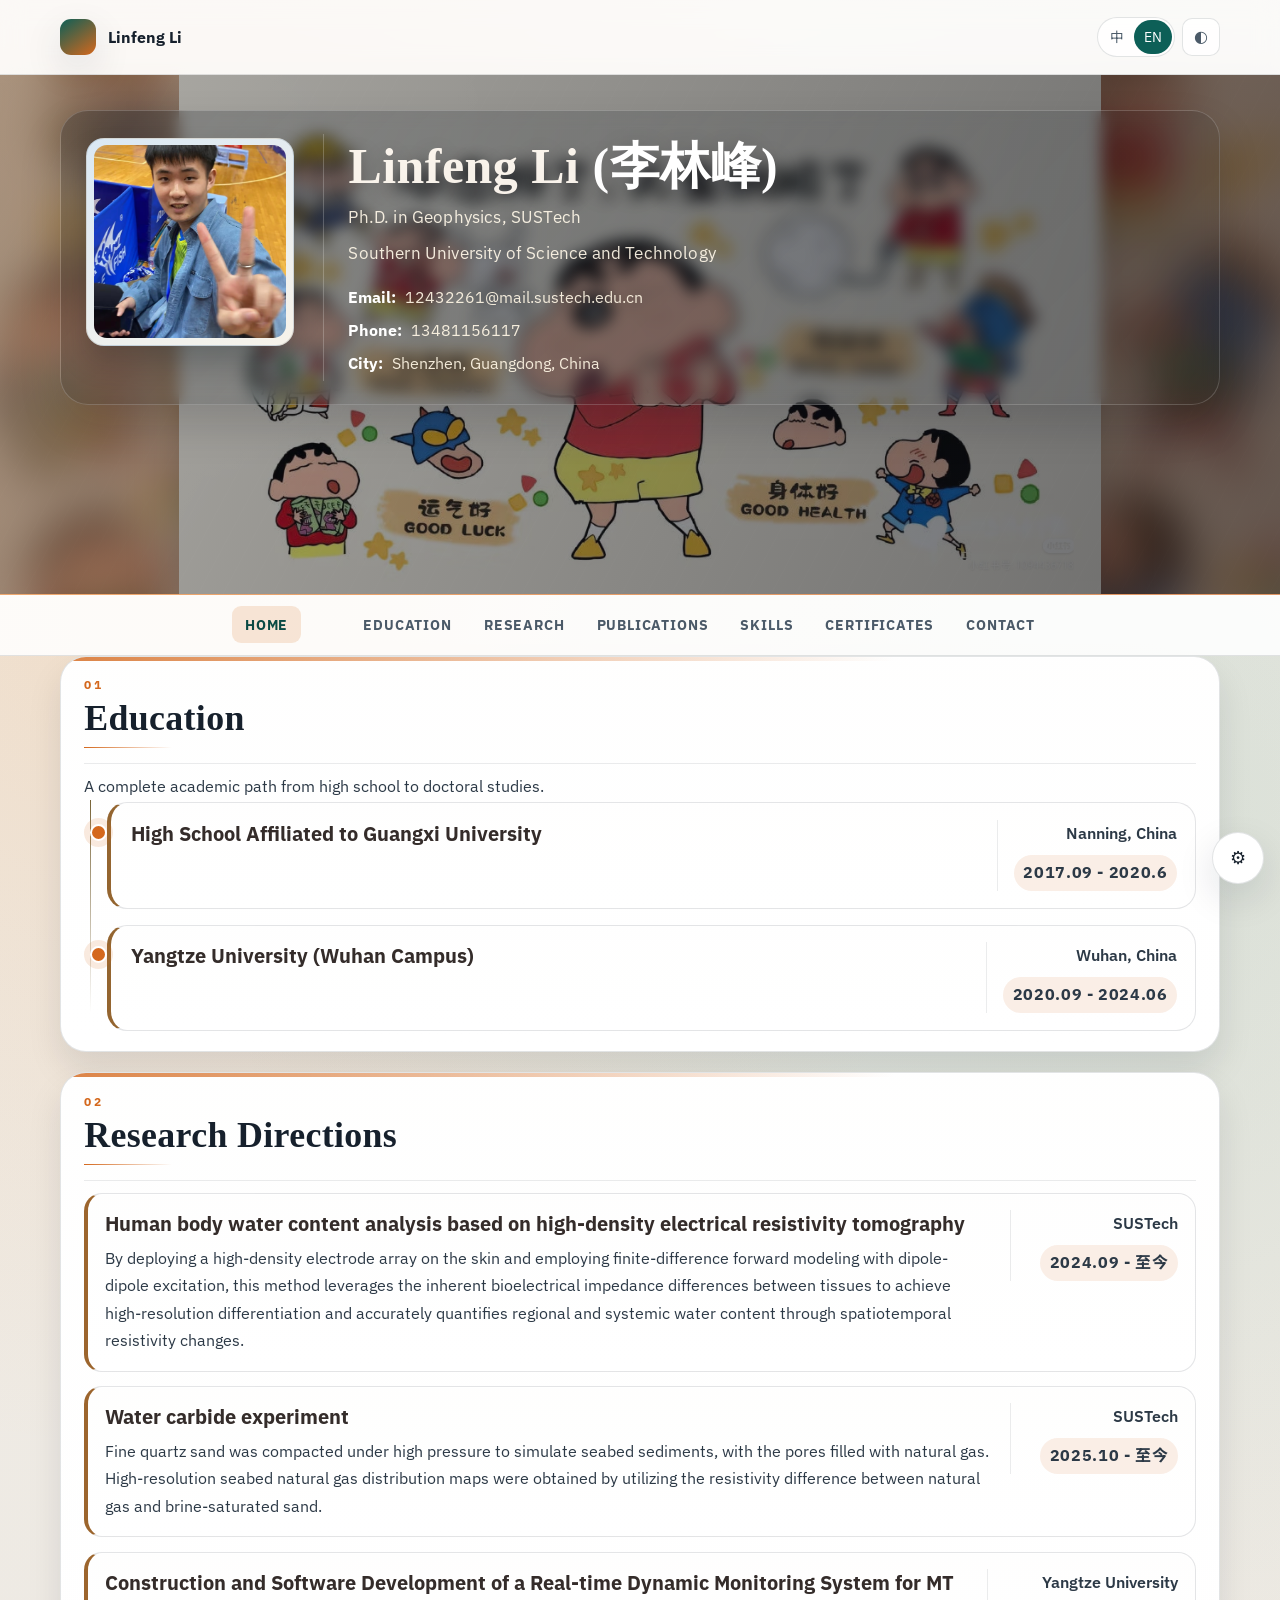
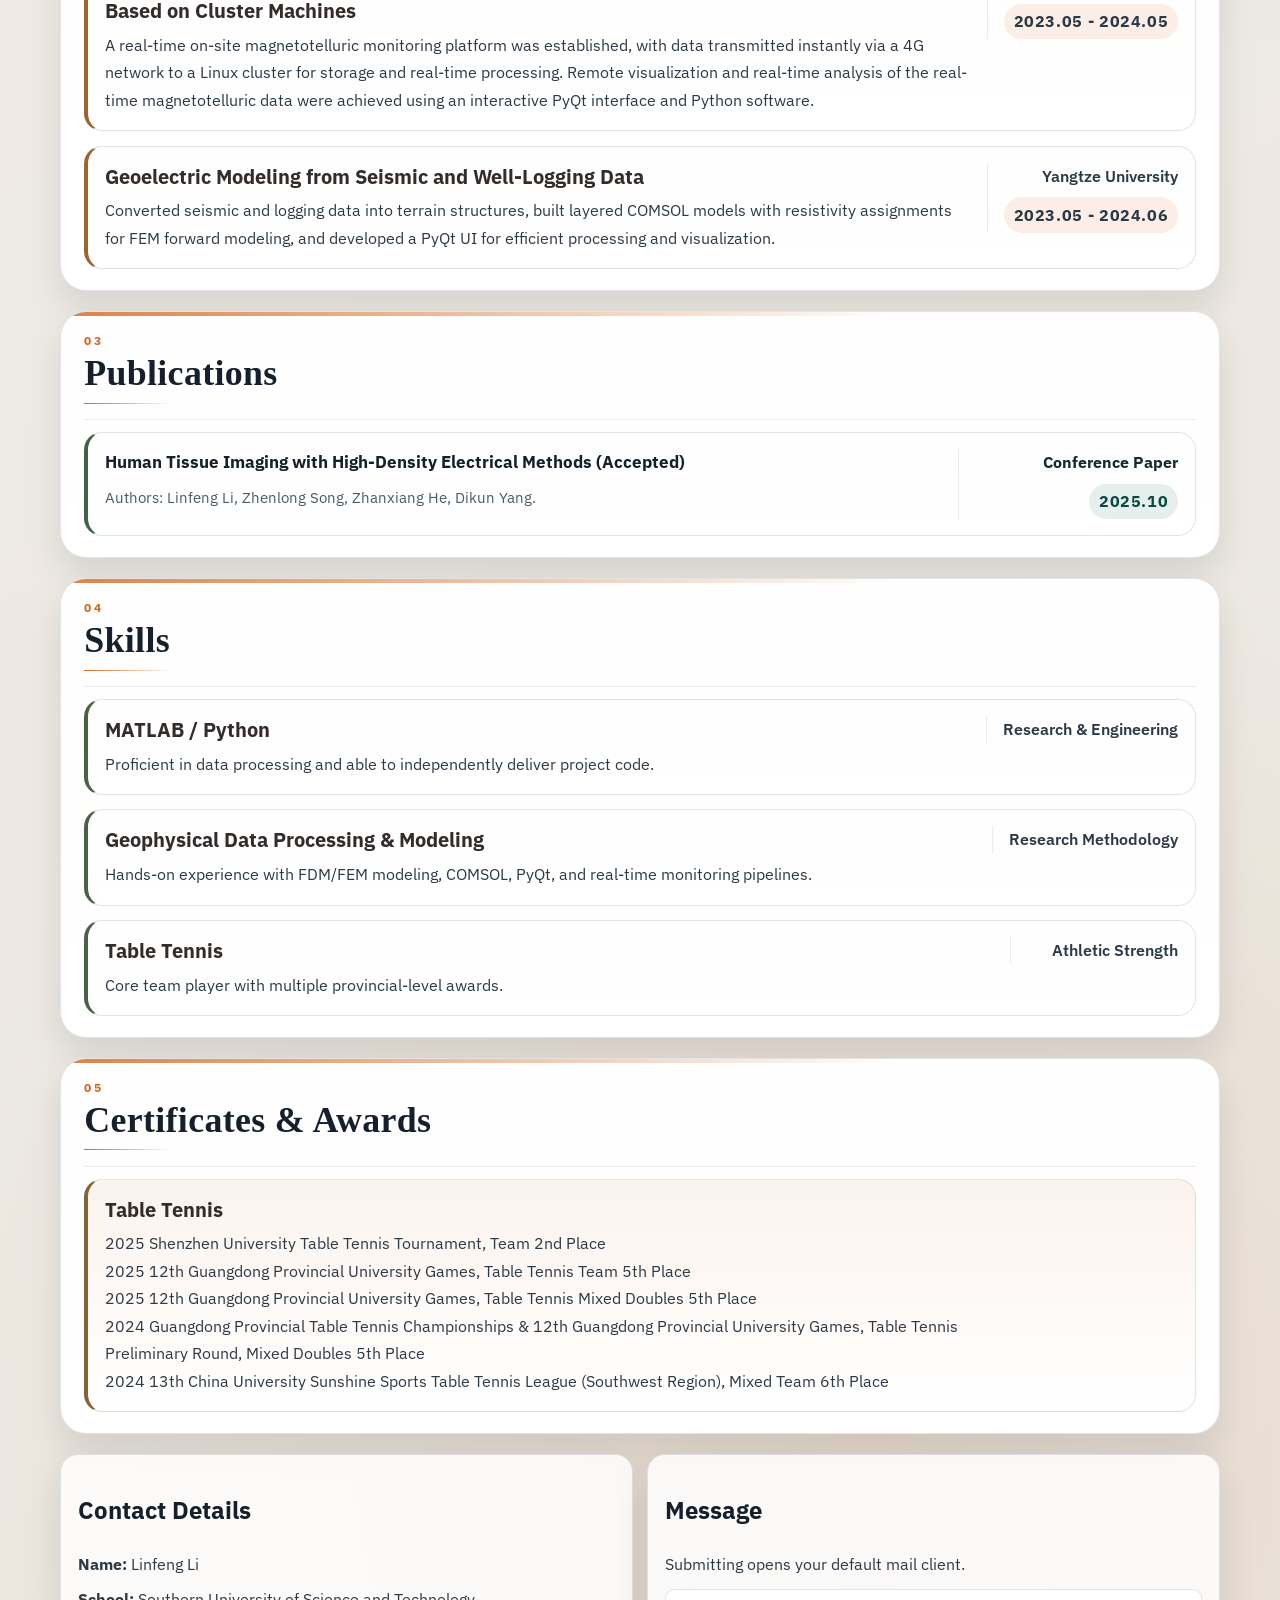
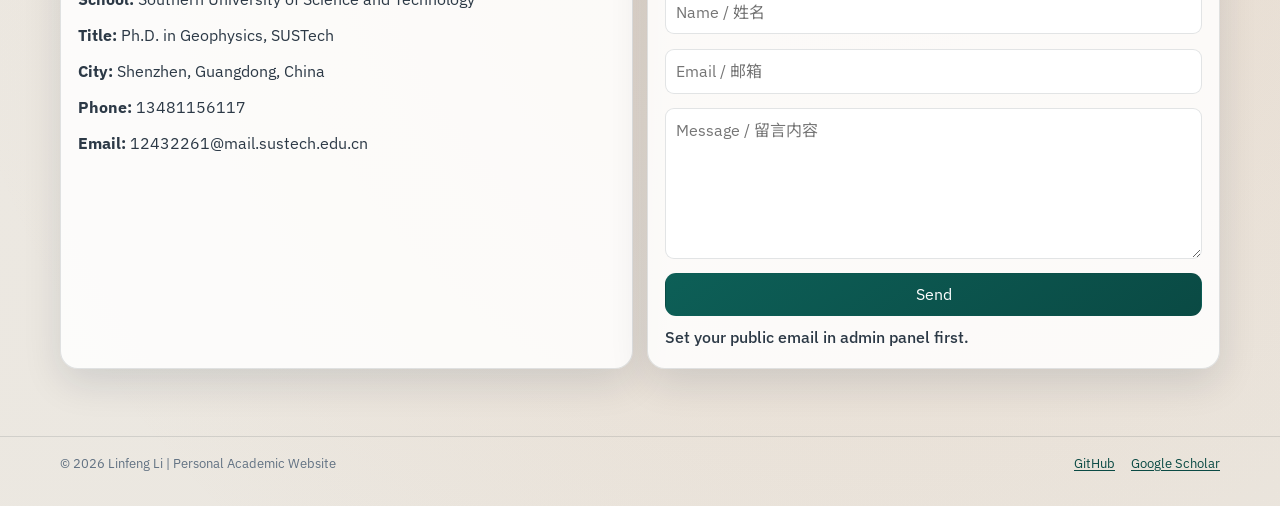
==== commit 5a5e8d1e: "refactor: website optimization improvements - Remove unused Playfair Display font to reduce page loa" ====
--- a/index.html
+++ b/index.html
@@ -8,7 +8,33 @@
   <meta property="og:title" content="Linfeng Li | Personal Academic Website">
   <meta property="og:description" content="A concise and detailed bilingual personal academic website.">
   <meta property="og:type" content="website">
-  <meta property="og:image" content="assets/img/avatar-placeholder.svg">
+  <meta property="og:image" content="assets/uploads/avatar/20260403-bootstrap-avatar.jpg">
+  <meta name="twitter:card" content="summary">
+  <meta name="twitter:title" content="Linfeng Li | Personal Academic Website">
+  <meta name="twitter:description" content="Linfeng Li personal academic website: education, research directions, skills, certificates, and contact.">
+  <meta name="twitter:image" content="assets/uploads/avatar/20260403-bootstrap-avatar.jpg">
+  <link rel="canonical" href="https://culie69.github.io/">
+  <script type="application/ld+json">
+  {
+    "@context": "https://schema.org",
+    "@type": "Person",
+    "name": "Linfeng Li",
+    "alternateName": "李林峰",
+    "affiliation": {
+      "@type": "Organization",
+      "name": "Southern University of Science and Technology",
+      "url": "https://www.sustech.edu.cn"
+    },
+    "jobTitle": "M.S. Student in Geophysics",
+    "email": "12432261@mail.sustech.edu.cn",
+    "address": {
+      "@type": "PostalAddress",
+      "addressLocality": "Shenzhen",
+      "addressCountry": "CN"
+    },
+    "url": "https://culie69.github.io"
+  }
+  </script>
   <link rel="preload" href="assets/data/site-critical.json" as="fetch">
   <link rel="preload" href="assets/uploads/home/20260403123836118-_20260403014329_201_91.jpg?v=2026-04-03T12%3A39%3A03.071Z" as="image" fetchpriority="high" data-home-preload>
   <link rel="stylesheet" href="assets/css/style.css">
@@ -22,10 +48,10 @@
       </a>
       <div class="header-actions">
         <div class="lang-switch" role="group" aria-label="Language switch">
-          <button type="button" data-lang-btn="zh">中</button>
-          <button type="button" data-lang-btn="en">EN</button>
+          <button type="button" data-lang-btn="zh" aria-pressed="true">中</button>
+          <button type="button" data-lang-btn="en" aria-pressed="false">EN</button>
         </div>
-        <button class="theme-toggle" type="button" data-theme-toggle aria-label="Switch theme">◐</button>
+        <button class="theme-toggle" type="button" data-theme-toggle aria-label="Switch theme" aria-pressed="false">◐</button>
       </div>
     </div>
   </header>
@@ -84,7 +110,7 @@
   "home_bg_video_url": "",
   "home_bg_media_version": "2026-04-03T12:39:03.071Z",
   "home_bg_focus_x": "50",
-  "home_bg_focus_y": "52",
+  "home_bg_focus_y": "50",
   "avatar_image_url": ""
 }
     </script>
@@ -269,12 +295,14 @@
       <div class="container">
         <nav class="section-nav-inner">
           <a class="nav-link" href="#home"><span class="lang zh">主页</span><span class="lang en">Home</span></a>
-          <a class="nav-link" href="#education"><span class="lang zh">教育经历</span><span class="lang en">Education</span></a>
-          <a class="nav-link" href="#research"><span class="lang zh">研究方向</span><span class="lang en">Research</span></a>
-          <a class="nav-link" href="#skills"><span class="lang zh">技能</span><span class="lang en">Skills</span></a>
-          <a class="nav-link" href="#certificates"><span class="lang zh">证书</span><span class="lang en">Certificates</span></a>
-          <a class="nav-link" href="#publications"><span class="lang zh">出版论文</span><span class="lang en">Publications</span></a>
-          <a class="nav-link" href="#contact"><span class="lang zh">联系</span><span class="lang en">Contact</span></a>
+          <ul class="section-nav-list">
+          <li><a class="nav-link" href="#education"><span class="lang zh">教育经历</span><span class="lang en">Education</span></a></li>
+          <li><a class="nav-link" href="#research"><span class="lang zh">研究方向</span><span class="lang en">Research</span></a></li>
+          <li><a class="nav-link" href="#skills"><span class="lang zh">技能</span><span class="lang en">Skills</span></a></li>
+          <li><a class="nav-link" href="#certificates"><span class="lang zh">证书</span><span class="lang en">Certificates</span></a></li>
+          <li><a class="nav-link" href="#publications"><span class="lang zh">出版论文</span><span class="lang en">Publications</span></a></li>
+          <li><a class="nav-link" href="#contact"><span class="lang zh">联系</span><span class="lang en">Contact</span></a></li>
+          </ul>
         </nav>
       </div>
     </section>
@@ -283,7 +311,7 @@
       <section id="education" class="panel card reveal">
         <h2><span class="lang zh">教育经历</span><span class="lang en">Education</span></h2>
         <p class="page-lead"><span class="lang zh" data-bind="edu_intro_zh">围绕地球物理方向的系统学习路径。</span><span class="lang en" data-bind="edu_intro_en">Systematic academic training focused on geophysics.</span></p>
-        <ol class="timeline" style="margin-top:0.9rem;">
+        <ol class="timeline" data-fixed-entry-list="education">
           <li data-entry-prefix="edu1">
             <div class="entry-main">
               <h3><span class="lang zh" data-bind="edu1_zh">南方科技大学</span><span class="lang en" data-bind="edu1_en">Southern University of Science and Technology</span></h3>
@@ -304,22 +332,12 @@
               <p class="entry-date" data-bind="edu2_date">2020.09 - 2024.06</p>
             </div>
           </li>
-          <li data-entry-prefix="edu3">
-            <div class="entry-main">
-              <h3><span class="lang zh" data-bind="edu3_zh"></span><span class="lang en" data-bind="edu3_en"></span></h3>
-              <p><span class="lang zh" data-bind="edu3_desc_zh"></span><span class="lang en" data-bind="edu3_desc_en"></span></p>
-            </div>
-            <div class="entry-side">
-              <p><span class="lang zh" data-bind="edu3_location_zh"></span><span class="lang en" data-bind="edu3_location_en"></span></p>
-              <p class="entry-date" data-bind="edu3_date"></p>
-            </div>
-          </li>
         </ol>
       </section>
 
       <section id="research" class="panel card reveal">
         <h2><span class="lang zh">研究方向</span><span class="lang en">Research Directions</span></h2>
-        <div class="research-list" style="margin-top:0.75rem;">
+        <div class="research-list" data-list="research">
           <article class="card research-row" data-entry-prefix="res1">
             <div class="entry-main">
               <h3><span class="lang zh" data-bind="res1_zh">基于高密度电法的人体组织成像</span><span class="lang en" data-bind="res1_en">Human Tissue Imaging with High-Density Electrical Methods</span></h3>
@@ -361,11 +379,14 @@
             </div>
           </article>
         </div>
+        <p class="empty" data-list-empty="research" hidden>
+          <span class="lang zh">暂无研究方向记录。</span><span class="lang en">No research records yet.</span>
+        </p>
       </section>
 
       <section id="skills" class="panel card reveal">
         <h2><span class="lang zh">专业技能</span><span class="lang en">Skills</span></h2>
-        <div class="research-list" style="margin-top:0.75rem;" data-list="skills"></div>
+        <div class="research-list" data-list="skills"></div>
         <p class="empty" data-list-empty="skills">
           <span class="lang zh">暂无技能记录。</span><span class="lang en">No skill records yet.</span>
         </p>
@@ -373,7 +394,7 @@
 
       <section id="certificates" class="panel card reveal">
         <h2><span class="lang zh">证书与奖项</span><span class="lang en">Certificates & Awards</span></h2>
-        <div class="research-list" style="margin-top:0.75rem;" data-list="certificates"></div>
+        <div class="research-list" data-list="certificates"></div>
         <p class="empty" data-list-empty="certificates">
           <span class="lang zh">暂无证书记录。</span><span class="lang en">No certificate records yet.</span>
         </p>
@@ -381,7 +402,7 @@
 
       <section id="publications" class="panel card reveal">
         <h2><span class="lang zh">出版论文</span><span class="lang en">Publications</span></h2>
-        <div class="research-list" style="margin-top:0.75rem;" data-list="publications"></div>
+        <div class="research-list" data-list="publications"></div>
         <p class="empty" data-list-empty="publications">
           <span class="lang zh">暂无论文记录。</span><span class="lang en">No publication records yet.</span>
         </p>
@@ -402,13 +423,13 @@
           <h2><span class="lang zh">留言</span><span class="lang en">Message</span></h2>
           <p><span class="lang zh">填写后会调用默认邮件客户端发送。</span><span class="lang en">Submitting opens your default mail client.</span></p>
           <form data-contact-form data-contact-email="" autocomplete="off">
-            <div class="grid" style="margin-top:0.7rem;">
+            <div class="grid contact-form-grid">
               <input class="input" type="text" name="name" placeholder="Name / 姓名" required>
               <input class="input" type="email" name="email" placeholder="Email / 邮箱">
               <textarea class="input" name="message" rows="5" placeholder="Message / 留言内容" required></textarea>
               <button class="btn primary" type="submit"><span class="lang zh">发送</span><span class="lang en">Send</span></button>
             </div>
-            <p class="empty" style="margin-top:0.65rem;" data-contact-status>
+            <p class="empty contact-status-text" data-contact-status>
               <span class="lang zh">请在管理面板设置你的公开邮箱。</span>
               <span class="lang en">Set your public email in admin panel first.</span>
             </p>
@@ -420,8 +441,16 @@
 
   <footer class="site-footer">
     <div class="container">
-      <span class="lang zh">© <span data-year></span> <span data-bind="name_zh">李林峰</span> | 个人学术网站</span>
-      <span class="lang en">© <span data-year></span> <span data-bind="name_en">Linfeng Li</span> | Personal Academic Website</span>
+      <div class="footer-content">
+        <div class="footer-copyright">
+          <span class="lang zh">© <span data-year></span> <span data-bind="name_zh">李林峰</span> | 个人学术网站</span>
+          <span class="lang en">© <span data-year></span> <span data-bind="name_en">Linfeng Li</span> | Personal Academic Website</span>
+        </div>
+        <nav class="footer-links" aria-label="Social links">
+          <a href="https://github.com/culie69" target="_blank" rel="noopener noreferrer" aria-label="GitHub">GitHub</a>
+          <a href="https://scholar.google.com/citations?user=&hl=en" target="_blank" rel="noopener noreferrer" aria-label="Google Scholar">Google Scholar</a>
+        </nav>
+      </div>
     </div>
   </footer>
 
@@ -531,12 +560,38 @@
 
           <section class="admin-block">
             <h4><span class="lang zh">教育经历条目管理</span><span class="lang en">Education Item Management</span></h4>
+            <p class="admin-note">
+              <span class="lang zh">可调整教育条目展示顺序；仅改变前台显示顺序，不影响下方字段内容。</span>
+              <span class="lang en">Reorder education items here without changing the field content below.</span>
+            </p>
+            <ul class="list" data-admin-fixed-order-list="education"></ul>
             <div data-admin-fields-group="education"></div>
           </section>
 
-          <section class="admin-block">
-            <h4><span class="lang zh">研究方向条目管理</span><span class="lang en">Research Item Management</span></h4>
-            <div data-admin-fields-group="research"></div>
+          <section class="admin-block" data-admin-collection="research">
+            <h4><span class="lang zh">研究方向条目管理</span><span class="lang en">Research Items</span></h4>
+            <p class="admin-note">
+              <span class="lang zh">可新增、编辑、删除并调整研究方向顺序。</span>
+              <span class="lang en">Add, edit, remove, and reorder research items here.</span>
+            </p>
+            <form class="admin-list-form" data-admin-collection-form autocomplete="off">
+              <input class="input" name="title_zh" placeholder="标题（中文）" required>
+              <input class="input" name="title_en" placeholder="Title (English)">
+              <textarea class="input" name="desc_zh" rows="3" placeholder="描述（中文）"></textarea>
+              <textarea class="input" name="desc_en" rows="3" placeholder="Description (English)"></textarea>
+              <input class="input" name="org_zh" placeholder="地点/机构（中文）">
+              <input class="input" name="org_en" placeholder="Location / Institution (English)">
+              <input class="input" name="date" placeholder="日期（例：2025.10）">
+              <input class="input" name="link" placeholder="链接（可选）">
+              <button class="btn primary" type="submit" data-admin-collection-submit>
+                <span class="lang zh">新增条目</span><span class="lang en">Add Item</span>
+              </button>
+              <button class="btn subtle" type="button" hidden data-admin-collection-cancel>
+                <span class="lang zh">取消编辑</span><span class="lang en">Cancel Edit</span>
+              </button>
+            </form>
+            <p class="empty" data-admin-collection-empty><span class="lang zh">暂无研究方向条目。</span><span class="lang en">No research items yet.</span></p>
+            <ul class="list" data-admin-collection-list></ul>
           </section>
 
           <section class="admin-block" data-admin-collection="skills">
--- a/assets/css/style.css
+++ b/assets/css/style.css
@@ -1,4 +1,4 @@
-﻿@import url('https://fonts.googleapis.com/css2?family=IBM+Plex+Sans:wght@400;500;600;700&family=Noto+Sans+SC:wght@400;500;700&family=Playfair+Display:wght@600;700&display=swap');
+﻿@import url('https://fonts.googleapis.com/css2?family=IBM+Plex+Sans:wght@400;500;600;700&family=Noto+Sans+SC:wght@400;500;700&display=swap');
 
 :root {
   --bg: #f0ece6;
@@ -334,6 +334,23 @@
   display: grid;
   align-content: center;
 }
+
+.research-list {
+  margin-top: 0.75rem;
+}
+
+.timeline {
+  margin-top: 0.9rem;
+}
+
+.contact-form-grid {
+  margin-top: 0.7rem;
+}
+
+.contact-status-text {
+  margin-top: 0.65rem;
+}
+
 .hero-copy small {
   color: rgba(255, 246, 229, 0.85);
 }
@@ -905,9 +922,15 @@
 
 .list-item .head {
   display: flex;
+  flex-wrap: wrap;
   justify-content: space-between;
   align-items: center;
   gap: 0.5rem;
+}
+
+.list-item .head strong {
+  min-width: 0;
+  overflow-wrap: anywhere;
 }
 
 .list-item .meta {
@@ -951,6 +974,42 @@
   border-top: 1px solid var(--border);
   color: var(--text-note);
   font-size: var(--note-size);
+}
+
+.footer-content {
+  display: flex;
+  align-items: center;
+  justify-content: space-between;
+  flex-wrap: wrap;
+  gap: 0.6rem;
+}
+
+.footer-links {
+  display: flex;
+  gap: 1rem;
+}
+
+.footer-links a {
+  color: var(--primary-strong);
+  text-decoration: underline;
+  text-underline-offset: 0.18em;
+  transition: color 0.2s ease;
+}
+
+.footer-links a:hover {
+  color: var(--accent);
+}
+
+.section-nav-list {
+  list-style: none;
+  margin: 0;
+  padding: 0;
+  display: inline;
+  display: contents;
+}
+
+.section-nav-list li {
+  display: inline;
 }
 
 .admin-fab {
@@ -1271,6 +1330,25 @@
     grid-template-columns: 1fr;
   }
 
+  .section-nav-inner {
+    overflow-x: auto;
+    flex-wrap: nowrap;
+    justify-content: flex-start;
+    -webkit-overflow-scrolling: touch;
+    scrollbar-width: thin;
+    scrollbar-color: var(--border) transparent;
+  }
+
+  .section-nav-list {
+    flex-wrap: nowrap;
+  }
+
+  .footer-content {
+    flex-direction: column;
+    align-items: center;
+    text-align: center;
+  }
+
   section[id] {
     scroll-margin-top: 170px;
   }
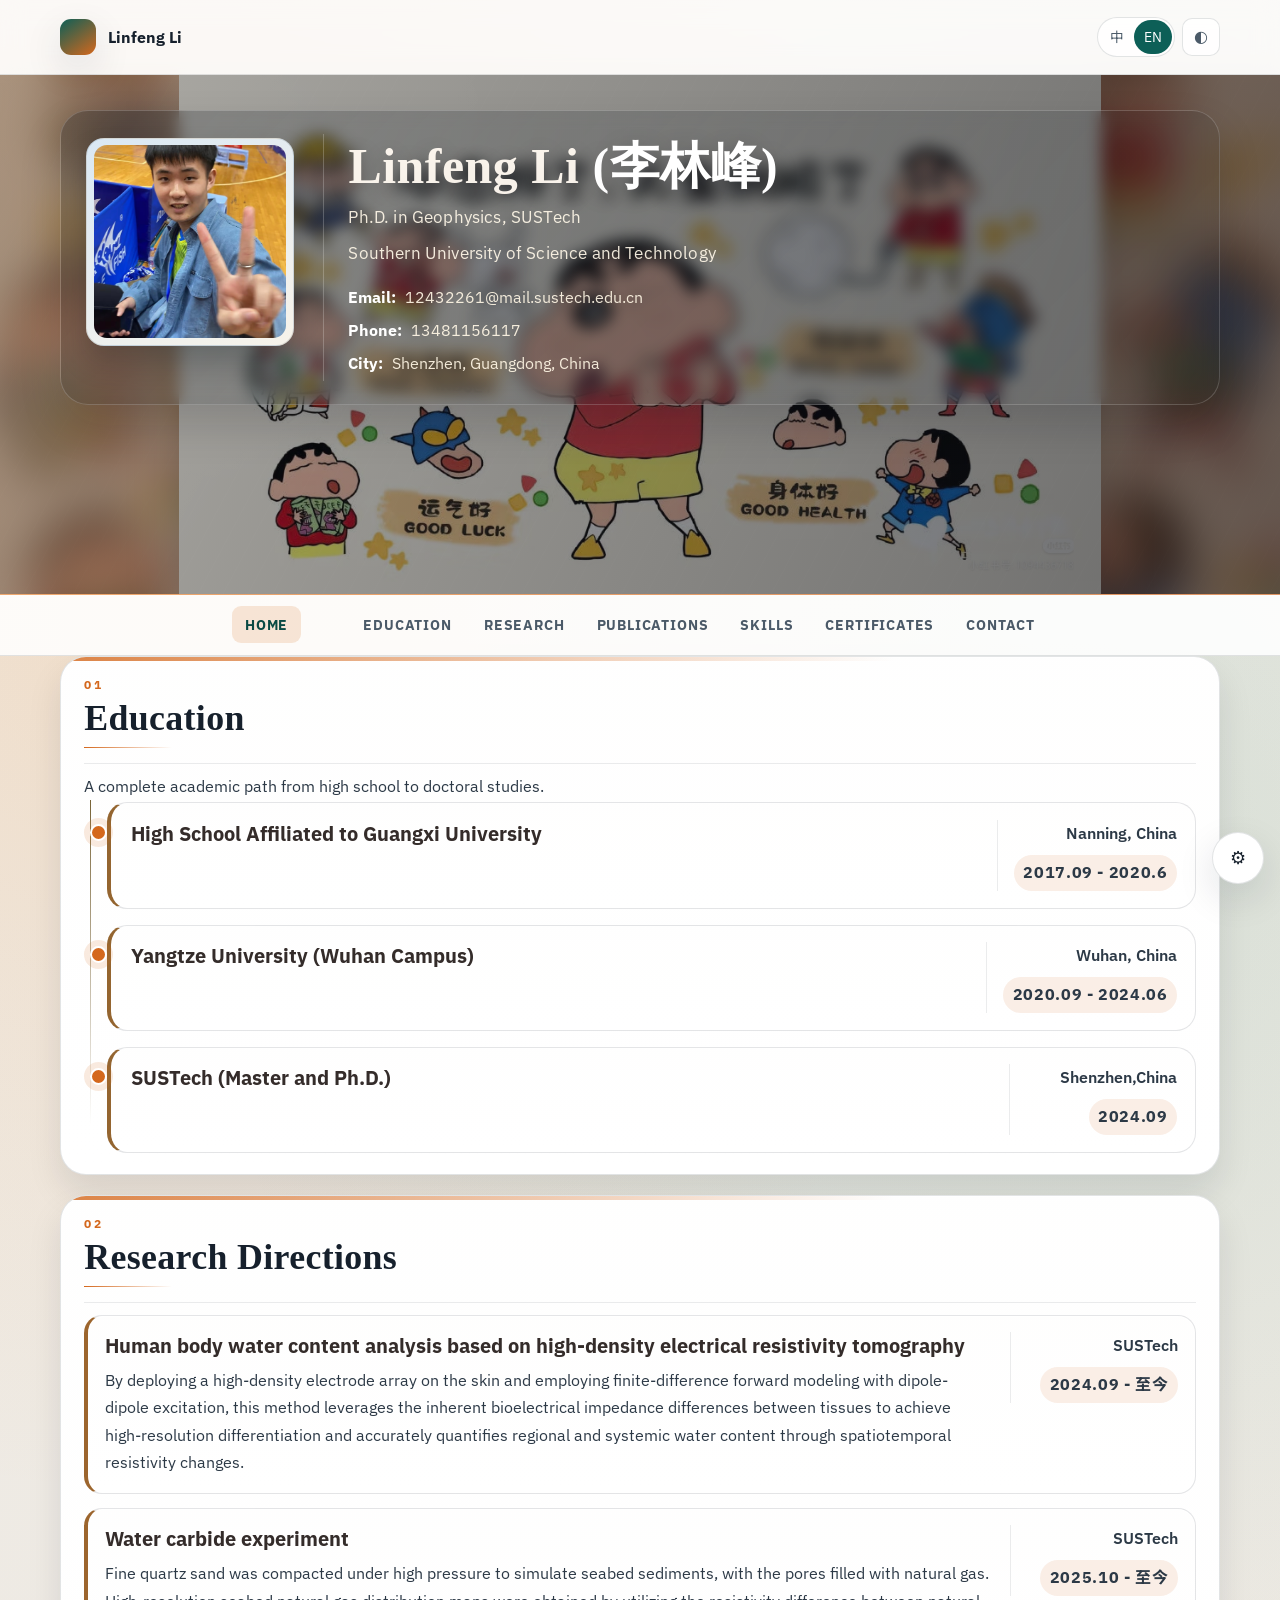
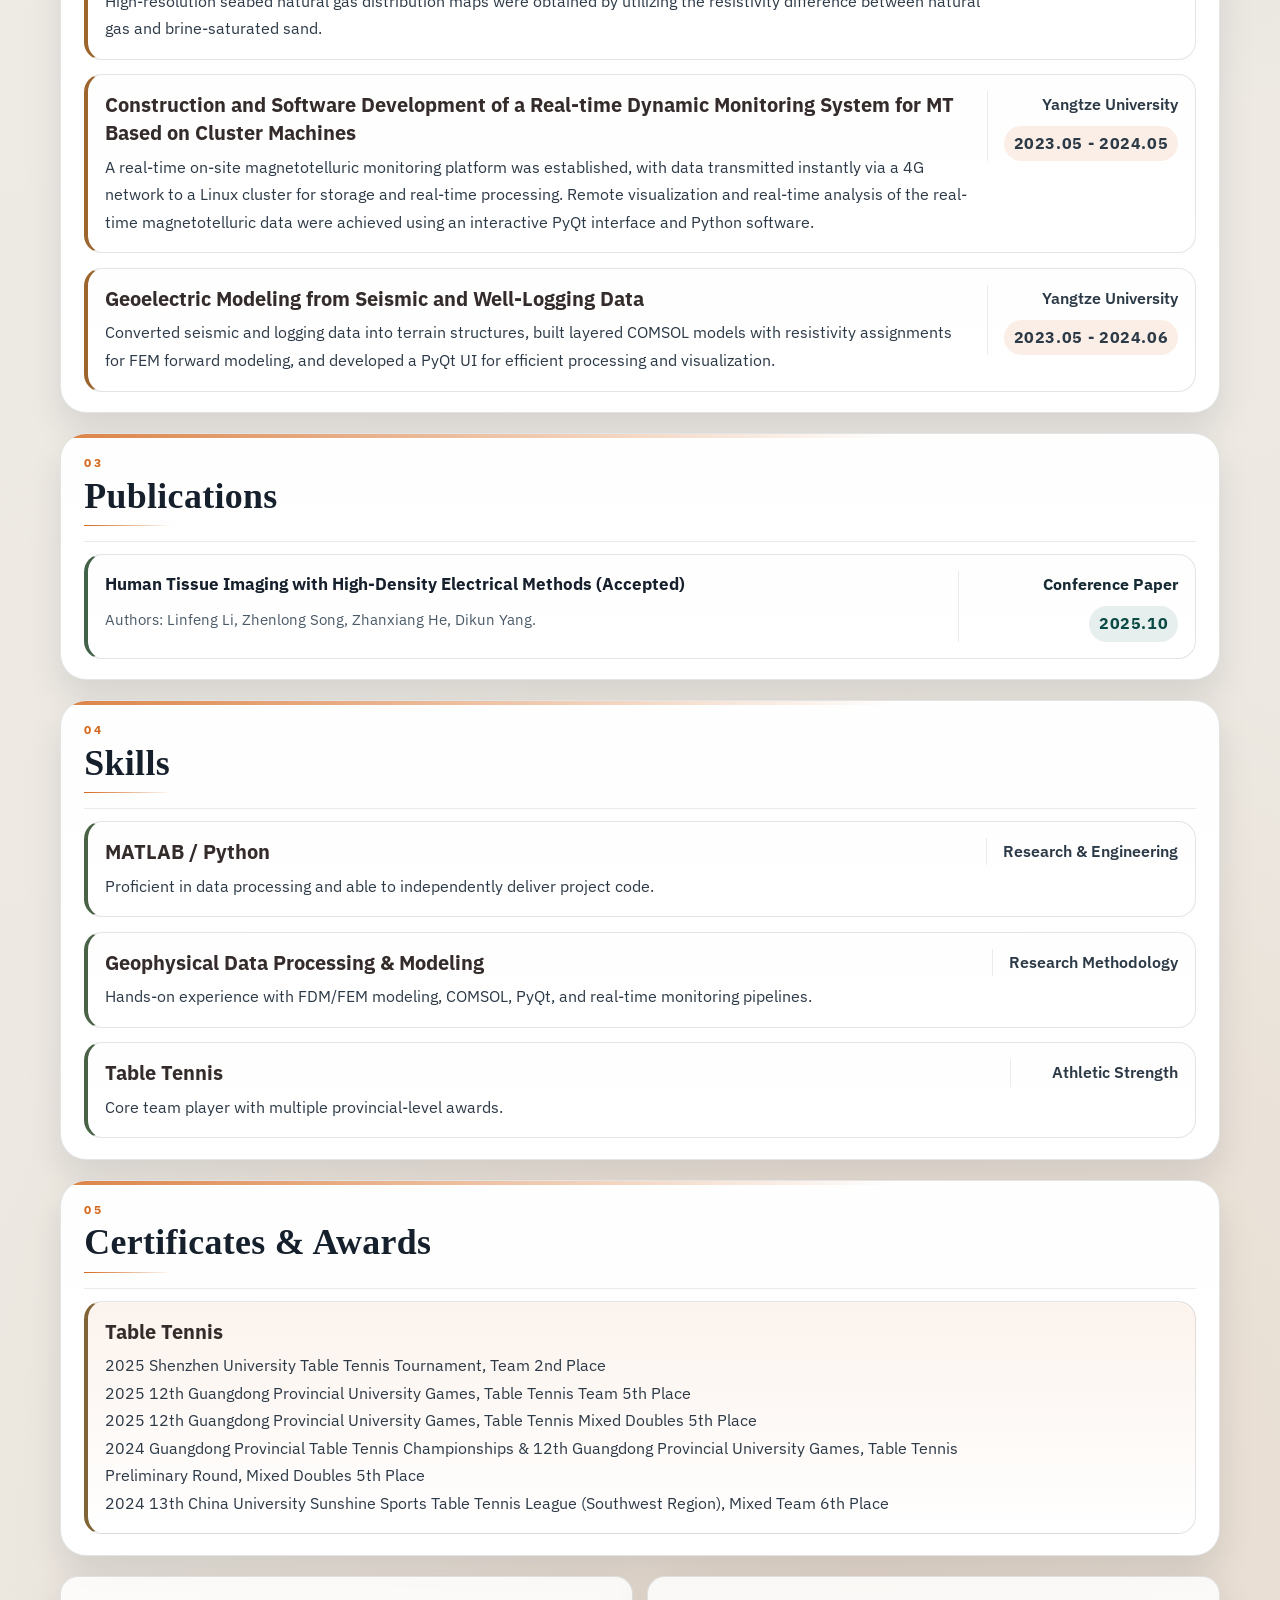
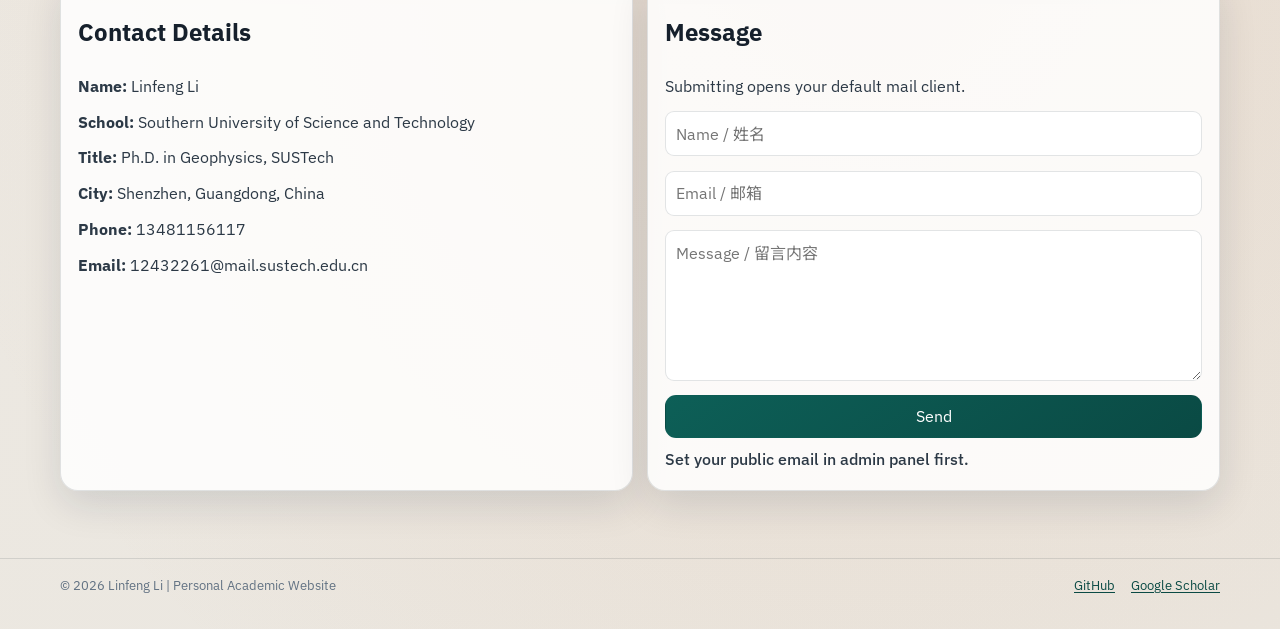
==== commit 69054926: "Fix education rendering and make it dynamic" ====
--- a/index.html
+++ b/index.html
@@ -311,28 +311,41 @@
       <section id="education" class="panel card reveal">
         <h2><span class="lang zh">教育经历</span><span class="lang en">Education</span></h2>
         <p class="page-lead"><span class="lang zh" data-bind="edu_intro_zh">围绕地球物理方向的系统学习路径。</span><span class="lang en" data-bind="edu_intro_en">Systematic academic training focused on geophysics.</span></p>
-        <ol class="timeline" data-fixed-entry-list="education">
+        <ol class="timeline" data-list="education">
           <li data-entry-prefix="edu1">
             <div class="entry-main">
-              <h3><span class="lang zh" data-bind="edu1_zh">南方科技大学</span><span class="lang en" data-bind="edu1_en">Southern University of Science and Technology</span></h3>
-              <p><span class="lang zh" data-bind="edu1_desc_zh">理学硕士，地球物理</span><span class="lang en" data-bind="edu1_desc_en">M.S., Geophysics</span></p>
+              <h3><span class="lang zh" data-bind="edu1_zh">广西大学附属中学</span><span class="lang en" data-bind="edu1_en">High School Affiliated to Guangxi University</span></h3>
+              <p><span class="lang zh" data-bind="edu1_desc_zh"></span><span class="lang en" data-bind="edu1_desc_en"></span></p>
             </div>
             <div class="entry-side">
-              <p><span class="lang zh" data-bind="edu1_location_zh">中国深圳</span><span class="lang en" data-bind="edu1_location_en">Shenzhen, China</span></p>
-              <p class="entry-date" data-bind="edu1_date">2024.09 - 至今</p>
+              <p><span class="lang zh" data-bind="edu1_location_zh">中国南宁</span><span class="lang en" data-bind="edu1_location_en">Nanning, China</span></p>
+              <p class="entry-date" data-bind="edu1_date">2017.09 - 2020.06</p>
             </div>
           </li>
           <li data-entry-prefix="edu2">
             <div class="entry-main">
-              <h3><span class="lang zh" data-bind="edu2_zh">长江大学</span><span class="lang en" data-bind="edu2_en">Yangtze University</span></h3>
-              <p><span class="lang zh" data-bind="edu2_desc_zh">理学学士，地球物理</span><span class="lang en" data-bind="edu2_desc_en">B.S., Geophysics</span></p>
+              <h3><span class="lang zh" data-bind="edu2_zh">长江大学（武汉校区）</span><span class="lang en" data-bind="edu2_en">Yangtze University (Wuhan Campus)</span></h3>
+              <p><span class="lang zh" data-bind="edu2_desc_zh"></span><span class="lang en" data-bind="edu2_desc_en"></span></p>
             </div>
             <div class="entry-side">
               <p><span class="lang zh" data-bind="edu2_location_zh">中国武汉</span><span class="lang en" data-bind="edu2_location_en">Wuhan, China</span></p>
               <p class="entry-date" data-bind="edu2_date">2020.09 - 2024.06</p>
             </div>
           </li>
+          <li data-entry-prefix="edu3">
+            <div class="entry-main">
+              <h3><span class="lang zh" data-bind="edu3_zh">南方科技大学（硕士、博士）</span><span class="lang en" data-bind="edu3_en">SUSTech (Master and Ph.D.)</span></h3>
+              <p><span class="lang zh" data-bind="edu3_desc_zh"></span><span class="lang en" data-bind="edu3_desc_en"></span></p>
+            </div>
+            <div class="entry-side">
+              <p><span class="lang zh" data-bind="edu3_location_zh">中国深圳</span><span class="lang en" data-bind="edu3_location_en">Shenzhen, China</span></p>
+              <p class="entry-date" data-bind="edu3_date">2024.09</p>
+            </div>
+          </li>
         </ol>
+        <p class="empty" data-list-empty="education" hidden>
+          <span class="lang zh">暂无教育经历记录。</span><span class="lang en">No education records yet.</span>
+        </p>
       </section>
 
       <section id="research" class="panel card reveal">
@@ -558,14 +571,30 @@
             <div data-admin-fields-group="basic"></div>
           </section>
 
-          <section class="admin-block">
-            <h4><span class="lang zh">教育经历条目管理</span><span class="lang en">Education Item Management</span></h4>
+          <section class="admin-block" data-admin-collection="education">
+            <h4><span class="lang zh">教育经历条目管理</span><span class="lang en">Education Items</span></h4>
             <p class="admin-note">
-              <span class="lang zh">可调整教育条目展示顺序；仅改变前台显示顺序，不影响下方字段内容。</span>
-              <span class="lang en">Reorder education items here without changing the field content below.</span>
+              <span class="lang zh">可新增、编辑、删除并调整教育经历顺序。</span>
+              <span class="lang en">Add, edit, remove, and reorder education items here.</span>
             </p>
-            <ul class="list" data-admin-fixed-order-list="education"></ul>
             <div data-admin-fields-group="education"></div>
+            <form class="admin-list-form" data-admin-collection-form autocomplete="off">
+              <input class="input" name="title_zh" placeholder="学校/机构（中文）" required>
+              <input class="input" name="title_en" placeholder="School / Institution (English)">
+              <textarea class="input" name="desc_zh" rows="3" placeholder="学位/说明（中文）"></textarea>
+              <textarea class="input" name="desc_en" rows="3" placeholder="Degree / Description (English)"></textarea>
+              <input class="input" name="org_zh" placeholder="地点（中文）">
+              <input class="input" name="org_en" placeholder="Location (English)">
+              <input class="input" name="date" placeholder="日期（例：2024.09 - 至今）">
+              <button class="btn primary" type="submit" data-admin-collection-submit>
+                <span class="lang zh">新增条目</span><span class="lang en">Add Item</span>
+              </button>
+              <button class="btn subtle" type="button" hidden data-admin-collection-cancel>
+                <span class="lang zh">取消编辑</span><span class="lang en">Cancel Edit</span>
+              </button>
+            </form>
+            <p class="empty" data-admin-collection-empty><span class="lang zh">暂无教育经历条目。</span><span class="lang en">No education items yet.</span></p>
+            <ul class="list" data-admin-collection-list></ul>
           </section>
 
           <section class="admin-block" data-admin-collection="research">
@@ -725,4 +754,3 @@
   <script src="assets/js/site.js"></script>
 </body>
 </html>
-
